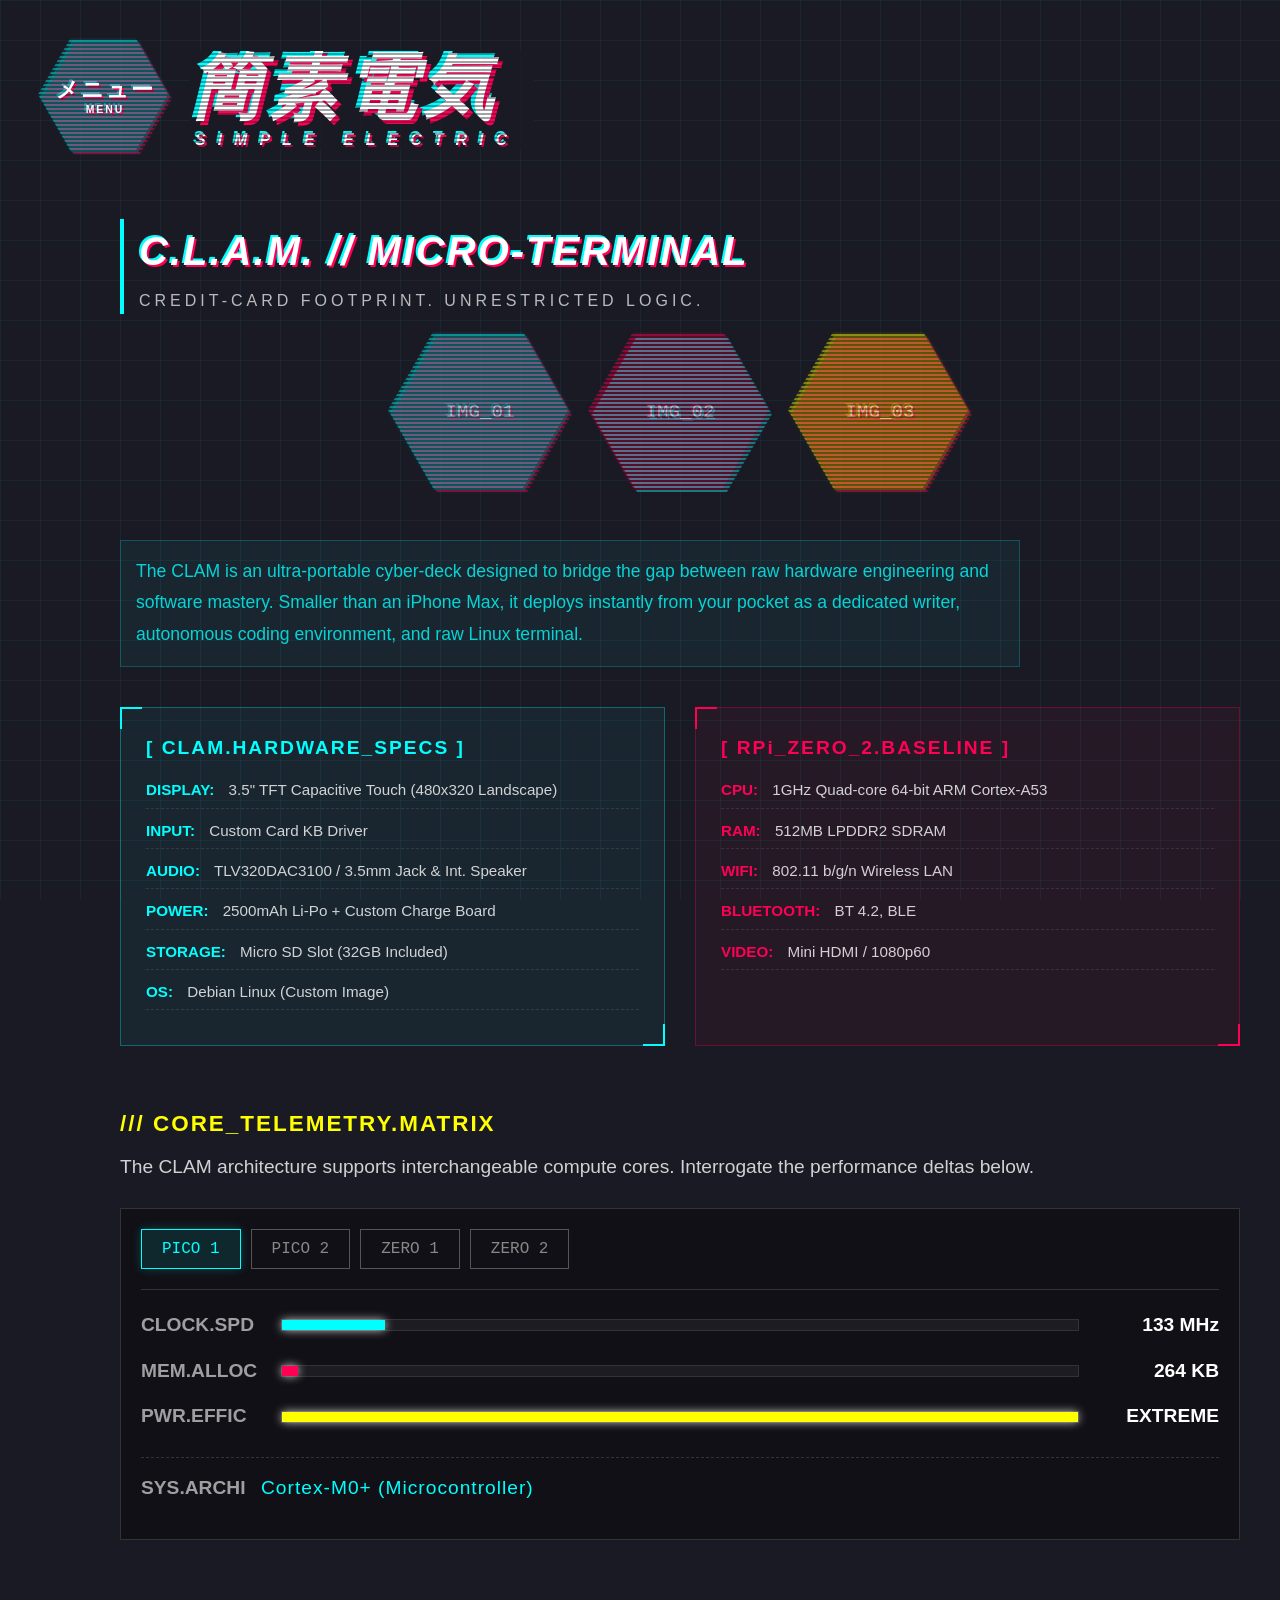
==== index.html @ e916f240 "Update index.html" ====
<!DOCTYPE html>
<html lang="en">
<head>
    <meta charset="UTF-8">
    <meta name="viewport" content="width=device-width, initial-scale=1.0">
    <title>Kanso Denki - CLAM</title>
    <!-- The ./ forces it to look in the exact same folder -->
    <link rel="stylesheet" href="./style.css">
    <script src="./script.js" defer></script>
</head>
<body>
    <header class="top-bar">
        <!-- Interactive Menu -->
        <nav class="nav-wrapper">
            <a href="#home" class="hex-wrapper main-wrapper" style="--rgb: 0, 255, 255; --shadow-1: #ff0055; --shadow-2: #00ffff;">
                <div class="hex">
                    <div class="hex-content">
                        <span class="ja-text">メニュー</span>
                        <span class="en-text">Menu</span>
                    </div>
                </div>
            </a>
            
            <div class="sub-menu">
                <a href="#products" class="hex-wrapper sub-wrapper h1" style="--rgb: 255, 0, 85; --shadow-1: #00ffff; --shadow-2: #ff0055;">
                    <div class="hex">
                        <div class="hex-content">
                            <span class="ja-text">製品</span>
                            <span class="en-text">Products</span>
                        </div>
                    </div>
                </a>
                <a href="#about" class="hex-wrapper sub-wrapper h2" style="--rgb: 255, 255, 0; --shadow-1: #ff0055; --shadow-2: #ffff00;">
                    <div class="hex">
                        <div class="hex-content">
                            <span class="ja-text">概要</span>
                            <span class="en-text">About</span>
                        </div>
                    </div>
                </a>
                <a href="#contact" class="hex-wrapper sub-wrapper h3" style="--rgb: 255, 85, 0; --shadow-1: #ffff00; --shadow-2: #ff5500;">
                    <div class="hex">
                        <div class="hex-content">
                            <span class="ja-text">通信</span>
                            <span class="en-text">Contact</span>
                        </div>
                    </div>
                </a>
            </div>
        </nav>

        <!-- Dynamic Title Container -->
        <div class="title-wrapper">
            <div class="main-title-group" style="--shadow-1: #ff0055; --shadow-2: #00ffff;">
                <h1 class="ja-title">簡素電気</h1>
                <h2 class="en-title">SIMPLE ELECTRIC</h2>
            </div>

            <div class="page-title" id="products-title" style="--shadow-1: #ff0055; --shadow-2: #00ffff;">
                <h1 class="ja-title">製品</h1>
                <h2 class="en-title">PRODUCTS</h2>
            </div>
            
            <div class="page-title" id="about-title" style="--shadow-1: #ffff00; --shadow-2: #ff0055;">
                <h1 class="ja-title">概要</h1>
                <h2 class="en-title">ABOUT</h2>
            </div>

            <div class="page-title" id="contact-title" style="--shadow-1: #ff5500; --shadow-2: #ffff00;">
                <h1 class="ja-title">通信</h1>
                <h2 class="en-title">CONTACT</h2>
            </div>
        </div>
    </header>

    <!-- Main Content Area -->
    <main class="content-area">
        
        <!-- HOME PAGE: CLAM TERMINAL -->
        <section id="home-content" class="page-content active">
            <div class="clam-header">
                <h2 class="cyber-title">C.L.A.M. // MICRO-TERMINAL</h2>
                <p class="cyber-subtitle">Credit-Card Footprint. Unrestricted Logic.</p>
            </div>

            <!-- Hexagon Image Placeholders for the Home Page -->
            <div class="clam-gallery">
                <div class="proj-hex-wrapper clam-hex" style="--rgb: 0, 255, 255; --shadow-1: #ff0055; --shadow-2: #00ffff;">
                    <div class="proj-hex"><div class="hex-img-text">IMG_01</div></div>
                </div>
                <div class="proj-hex-wrapper clam-hex" style="--rgb: 255, 0, 85; --shadow-1: #00ffff; --shadow-2: #ff0055;">
                    <div class="proj-hex"><div class="hex-img-text">IMG_02</div></div>
                </div>
                <div class="proj-hex-wrapper clam-hex" style="--rgb: 255, 255, 0; --shadow-1: #ff0055; --shadow-2: #ffff00;">
                    <div class="proj-hex"><div class="hex-img-text">IMG_03</div></div>
                </div>
            </div>

            
            <p class="clam-desc">
                The CLAM is an ultra-portable cyber-deck designed to bridge the gap between raw hardware engineering and software mastery. Smaller than an iPhone Max, it deploys instantly from your pocket as a dedicated writer, autonomous coding environment, and raw Linux terminal.
            </p>

            

            <!-- Specs Grid -->
            <div class="clam-specs-grid">
                <div class="spec-box" style="--box-color: 0, 255, 255;">
                    <h3>[ CLAM.HARDWARE_SPECS ]</h3>
                    <ul>
                        <li><span class="hl">DISPLAY:</span> 3.5" TFT Capacitive Touch (480x320 Landscape)</li>
                        <li><span class="hl">INPUT:</span> Custom Card KB Driver</li>
                        <li><span class="hl">AUDIO:</span> TLV320DAC3100 / 3.5mm Jack & Int. Speaker</li>
                        <li><span class="hl">POWER:</span> 2500mAh Li-Po + Custom Charge Board</li>
                        <li><span class="hl">STORAGE:</span> Micro SD Slot (32GB Included)</li>
                        <li><span class="hl">OS:</span> Debian Linux (Custom Image)</li>
                    </ul>
                </div>
                <div class="spec-box" style="--box-color: 255, 0, 85;">
                    <h3>[ RPi_ZERO_2.BASELINE ]</h3>
                    <ul>
                        <li><span class="hl">CPU:</span> 1GHz Quad-core 64-bit ARM Cortex-A53</li>
                        <li><span class="hl">RAM:</span> 512MB LPDDR2 SDRAM</li>
                        <li><span class="hl">WIFI:</span> 802.11 b/g/n Wireless LAN</li>
                        <li><span class="hl">BLUETOOTH:</span> BT 4.2, BLE</li>
                        <li><span class="hl">VIDEO:</span> Mini HDMI / 1080p60</li>
                    </ul>
                </div>
            </div>

            <!-- Interactive Comparison Tool -->
            <div class="clam-interactive">
                <h3 class="interactive-title">/// CORE_TELEMETRY.MATRIX</h3>
                <p>The CLAM architecture supports interchangeable compute cores. Interrogate the performance deltas below.</p>
                
                <div class="comp-widget">
                    <div class="comp-tabs">
                        <button class="comp-tab active" data-board="pico1">PICO 1</button>
                        <button class="comp-tab" data-board="pico2">PICO 2</button>
                        <button class="comp-tab" data-board="zero1">ZERO 1</button>
                        <button class="comp-tab" data-board="zero2">ZERO 2</button>
                    </div>
                    <div class="comp-display">
                        <div class="stat-row">
                            <span class="stat-label">CLOCK.SPD</span>
                            <div class="bar-bg"><div class="bar-fill" id="bar-cpu" style="width: 13%; background: #00ffff;"></div></div>
                            <span class="stat-val" id="val-cpu">133 MHz</span>
                        </div>
                        <div class="stat-row">
                            <span class="stat-label">MEM.ALLOC</span>
                            <div class="bar-bg"><div class="bar-fill" id="bar-ram" style="width: 2%; background: #ff0055;"></div></div>
                            <span class="stat-val" id="val-ram">264 KB</span>
                        </div>
                        <div class="stat-row">
                            <span class="stat-label">PWR.EFFIC</span>
                            <div class="bar-bg"><div class="bar-fill" id="bar-eff" style="width: 100%; background: #ffff00;"></div></div>
                            <span class="stat-val" id="val-eff">EXTREME</span>
                        </div>
                        <div class="stat-row arch-row">
                            <span class="stat-label">SYS.ARCHI</span>
                            <span class="stat-val-arch" id="val-arch">Cortex-M0+ (Microcontroller)</span>
                        </div>
                    </div>
                </div>
            </div>
        </section>

        <!-- PRODUCTS GRID (Formerly Projects) -->
        <section id="products-content" class="page-content">
            <div class="projects-grid">
                
                <div class="proj-hex-wrapper" style="--rgb: 255, 0, 85; --shadow-1: #00ffff; --shadow-2: #ff0055;">
                    <div class="proj-hex">
                        <div class="shape-left"></div>
                        <div class="shape-right"></div>
                        <div class="proj-content">
                            <div class="proj-mini-img" style="background-color: #ff0055;"></div>
                            <h4>QLMS V2</h4>
                            <p>Autonomous software engineering graph. Built as a multi-use system administrator.</p>
                        </div>
                    </div>
                </div>

                <div class="proj-hex-wrapper" style="--rgb: 0, 255, 255; --shadow-1: #ff0055; --shadow-2: #00ffff;">
                    <div class="proj-hex">
                        <div class="shape-left"></div>
                        <div class="shape-right"></div>
                        <div class="proj-content">
                            <div class="proj-mini-img" style="background-color: #00ffff;"></div>
                            <h4>Chunk Engine</h4>
                            <p>Custom C-based game engine utilizing Raylib. Focused on optimizing rendering routines.</p>
                        </div>
                    </div>
                </div>

                <div class="proj-hex-wrapper" style="--rgb: 255, 255, 0; --shadow-1: #ff0055; --shadow-2: #ffff00;">
                    <div class="proj-hex">
                        <div class="shape-left"></div>
                        <div class="shape-right"></div>
                        <div class="proj-content">
                            <div class="proj-mini-img" style="background-color: #ffff00;"></div>
                            <h4>3D Scaling</h4>
                            <p>Photogrammetry pipeline. Scanning physical objects to precise real-world meshes.</p>
                        </div>
                    </div>
                </div>

                <div class="proj-hex-wrapper" style="--rgb: 255, 85, 0; --shadow-1: #ffff00; --shadow-2: #ff5500;">
                    <div class="proj-hex">
                        <div class="shape-left"></div>
                        <div class="shape-right"></div>
                        <div class="proj-content">
                            <div class="proj-mini-img" style="background-color: #ff5500;"></div>
                            <h4>LLM Orchestrator</h4>
                            <p>Dynamic local LLM orchestration system. Manages Ollama and LM Studio instances.</p>
                        </div>
                    </div>
                </div>

            </div>
        </section>

        <section id="about-content" class="page-content">
            <h3 style="color: #ffff00;">System Architecture</h3>
            <p>Kanso Denki represents the intersection of robust C game programming, autonomous software engineering graphs, and localized AI tools.</p>
        </section>

        <section id="contact-content" class="page-content">
            <h3 style="color: #ff5500;">Establish Connection</h3>
            <p>Secure lines are open. Transmit telemetry via standard communication protocols.</p>
        </section>
    </main>
</body>
</html>
---- style.css ----
* { margin: 0; padding: 0; box-sizing: border-box; font-family: 'Trebuchet MS', 'Lucida Sans', Arial, sans-serif; }

body {
    background-color: #1a1a24;
    background-image: 
        linear-gradient(rgba(0, 255, 255, 0.05) 1px, transparent 1px),
        linear-gradient(90deg, rgba(0, 255, 255, 0.05) 1px, transparent 1px);
    background-size: 40px 40px;
    background-attachment: fixed; /* Keeps the grid locked while scrolling */
    color: #ffffff;
    min-height: 100vh; /* Allows the page to grow vertically */
    overflow-x: hidden;
    overflow-y: auto; /* Enables vertical scrolling */
}

/* --- Top Bar & Layout --- */
.top-bar { display: flex; align-items: center; padding: 40px; gap: 20px; position: relative; z-index: 10; }

.title-wrapper {
    position: relative; display: flex; align-items: center;
    -webkit-mask-image: linear-gradient(rgba(0,0,0,1) 50%, rgba(0,0,0,0.6) 50%);
    -webkit-mask-size: 100% 4px;
    mask-image: linear-gradient(rgba(0,0,0,1) 50%, rgba(0,0,0,0.6) 50%);
    mask-size: 100% 4px;
    animation: screenFlicker 0.15s infinite;
}

.main-title-group { display: flex; flex-direction: column; justify-content: center; z-index: 5; background-color: #1a1a24; padding-right: 15px; }

.ja-title {
    font-size: 4.5rem; font-style: italic; font-weight: 900; color: #ffffff;
    text-shadow: 4px 4px 0px var(--shadow-1), -4px -4px 0px var(--shadow-2);
    letter-spacing: 5px; line-height: 1; margin: 0; animation: titleGlitch 20s infinite; 
}

.en-title {
    font-size: 1rem; font-style: italic; font-weight: 900; color: #ffffff;
    text-shadow: 2px 2px 0px var(--shadow-1), -2px -2px 0px var(--shadow-2);
    letter-spacing: 12px; margin: 8px 0 0 5px; animation: subTitleGlitch 20s infinite 0.1s; 
}

.page-title {
    position: absolute; display: flex; flex-direction: column; justify-content: center;
    top: 50%; left: 0; transform: translateY(-50%) translateX(20px); opacity: 0; z-index: 1; 
    transition: all 0.7s cubic-bezier(0.2, 1, 0.3, 1); pointer-events: none;
}

.page-title.active { opacity: 1; left: 100%; transform: translateY(-50%) translateX(0px); }

/* --- Animations --- */
@keyframes titleGlitch {
    0%, 82% { opacity: 1; transform: skew(0deg); filter: blur(0px); text-shadow: 4px 4px 0px var(--shadow-1), -4px -4px 0px var(--shadow-2); }
    83% { transform: translate(-2px, 1px); text-shadow: 8px -2px 0px var(--shadow-1), -8px 4px 0px var(--shadow-2); }
    83.5% { transform: translate(2px, -1px); text-shadow: -4px 6px 0px var(--shadow-1), 6px -2px 0px var(--shadow-2); }
    84% { transform: translate(0, 0); text-shadow: 4px 4px 0px var(--shadow-1), -4px -4px 0px var(--shadow-2); }
    87% { transform: skew(15deg); filter: blur(1px); text-shadow: -10px 5px 0px var(--shadow-1), 10px -5px 0px var(--shadow-2); }
    87.5% { opacity: 0.8; transform: skew(-10deg); filter: blur(2px); text-shadow: 12px -4px 0px var(--shadow-1), -12px 6px 0px var(--shadow-2); }
    88% { opacity: 1; transform: skew(0deg); filter: blur(0px); text-shadow: 4px 4px 0px var(--shadow-1), -4px -4px 0px var(--shadow-2); }
    92% { transform: translate(-8px, 0); text-shadow: 15px 0px 0px var(--shadow-1), -15px 0px 0px var(--shadow-2); }
    92.5% { transform: translate(8px, 0); text-shadow: -15px 0px 0px var(--shadow-1), 15px 0px 0px var(--shadow-2); }
    93% { transform: translate(0, 0); text-shadow: 4px 4px 0px var(--shadow-1), -4px -4px 0px var(--shadow-2); }
    97% { transform: translate(0, 5px); text-shadow: 2px -4px 0px var(--shadow-1), -2px 4px 0px var(--shadow-2); }
    97.5% { transform: translate(0, -3px); text-shadow: 6px 8px 0px var(--shadow-1), -6px -8px 0px var(--shadow-2); }
    98%, 100% { opacity: 1; transform: translate(0, 0); text-shadow: 4px 4px 0px var(--shadow-1), -4px -4px 0px var(--shadow-2); }
}

@keyframes subTitleGlitch {
    0%, 82% { opacity: 1; transform: skew(0deg); filter: blur(0px); text-shadow: 2px 2px 0px var(--shadow-1), -2px -2px 0px var(--shadow-2); }
    83% { transform: translate(-1px, 1px); text-shadow: 4px -1px 0px var(--shadow-1), -4px 2px 0px var(--shadow-2); }
    83.5% { transform: translate(1px, -1px); text-shadow: -2px 3px 0px var(--shadow-1), 3px -1px 0px var(--shadow-2); }
    84% { transform: translate(0, 0); text-shadow: 2px 2px 0px var(--shadow-1), -2px -2px 0px var(--shadow-2); }
    87% { transform: skew(10deg); filter: blur(1px); text-shadow: -5px 2px 0px var(--shadow-1), 5px -2px 0px var(--shadow-2); }
    87.5% { opacity: 0.8; transform: skew(-5deg); filter: blur(1.5px); text-shadow: 6px -2px 0px var(--shadow-1), -6px 3px 0px var(--shadow-2); }
    88% { opacity: 1; transform: skew(0deg); filter: blur(0px); text-shadow: 2px 2px 0px var(--shadow-1), -2px -2px 0px var(--shadow-2); }
    92% { transform: translate(-4px, 0); text-shadow: 8px 0px 0px var(--shadow-1), -8px 0px 0px var(--shadow-2); }
    92.5% { transform: translate(4px, 0); text-shadow: -8px 0px 0px var(--shadow-1), 8px 0px 0px var(--shadow-2); }
    93% { transform: translate(0, 0); text-shadow: 2px 2px 0px var(--shadow-1), -2px -2px 0px var(--shadow-2); }
    97% { transform: translate(0, 3px); text-shadow: 1px -2px 0px var(--shadow-1), -1px 2px 0px var(--shadow-2); }
    97.5% { transform: translate(0, -2px); text-shadow: 3px 4px 0px var(--shadow-1), -3px -4px 0px var(--shadow-2); }
    98%, 100% { opacity: 1; transform: translate(0, 0); text-shadow: 2px 2px 0px var(--shadow-1), -2px -2px 0px var(--shadow-2); }
}

@keyframes menuTextGlitch {
    0%, 82% { opacity: 1; transform: skew(0deg); filter: blur(0px); text-shadow: 1.5px 1.5px 0px var(--shadow-1), -1.5px -1.5px 0px var(--shadow-2); }
    83% { transform: translate(-1px, 0.5px); text-shadow: 3px -1px 0px var(--shadow-1), -3px 1.5px 0px var(--shadow-2); }
    84% { transform: translate(0, 0); text-shadow: 1.5px 1.5px 0px var(--shadow-1), -1.5px -1.5px 0px var(--shadow-2); }
    87% { transform: skew(8deg); filter: blur(0.5px); text-shadow: -4px 2px 0px var(--shadow-1), 4px -2px 0px var(--shadow-2); }
    88% { opacity: 1; transform: skew(0deg); filter: blur(0px); text-shadow: 1.5px 1.5px 0px var(--shadow-1), -1.5px -1.5px 0px var(--shadow-2); }
    92% { transform: translate(-3px, 0); text-shadow: 6px 0px 0px var(--shadow-1), -6px 0px 0px var(--shadow-2); }
    93% { transform: translate(0, 0); text-shadow: 1.5px 1.5px 0px var(--shadow-1), -1.5px -1.5px 0px var(--shadow-2); }
    97% { transform: translate(0, 2px); text-shadow: 1px -1.5px 0px var(--shadow-1), -1px 1.5px 0px var(--shadow-2); }
    98%, 100% { opacity: 1; transform: translate(0, 0); text-shadow: 1.5px 1.5px 0px var(--shadow-1), -1.5px -1.5px 0px var(--shadow-2); }
}

@keyframes menuSubTextGlitch {
    0%, 82% { opacity: 1; transform: skew(0deg); filter: blur(0px); text-shadow: 1px 1px 0px var(--shadow-1), -1px -1px 0px var(--shadow-2); }
    83% { transform: translate(-0.5px, 0.5px); text-shadow: 2px -0.5px 0px var(--shadow-1), -2px 1px 0px var(--shadow-2); }
    83.5% { transform: translate(0.5px, -0.5px); text-shadow: -1px 1.5px 0px var(--shadow-1), 1.5px -0.5px 0px var(--shadow-2); }
    84% { transform: translate(0, 0); text-shadow: 1px 1px 0px var(--shadow-1), -1px -1px 0px var(--shadow-2); }
    87% { transform: skew(5deg); filter: blur(0.5px); text-shadow: -2px 1px 0px var(--shadow-1), 2px -1px 0px var(--shadow-2); }
    87.5% { opacity: 0.8; transform: skew(-3deg); filter: blur(1px); text-shadow: 3px -1px 0px var(--shadow-1), -3px 1.5px 0px var(--shadow-2); }
    88% { opacity: 1; transform: skew(0deg); filter: blur(0px); text-shadow: 1px 1px 0px var(--shadow-1), -1px -1px 0px var(--shadow-2); }
    92% { transform: translate(-2px, 0); text-shadow: 4px 0px 0px var(--shadow-1), -4px 0px 0px var(--shadow-2); }
    92.5% { transform: translate(2px, 0); text-shadow: -4px 0px 0px var(--shadow-1), 4px 0px 0px var(--shadow-2); }
    93% { transform: translate(0, 0); text-shadow: 1px 1px 0px var(--shadow-1), -1px -1px 0px var(--shadow-2); }
    97% { transform: translate(0, 1.5px); text-shadow: 0.5px -1px 0px var(--shadow-1), -0.5px 1px 0px var(--shadow-2); }
    97.5% { transform: translate(0, -1px); text-shadow: 1.5px 2px 0px var(--shadow-1), -1.5px -2px 0px var(--shadow-2); }
    98%, 100% { opacity: 1; transform: translate(0, 0); text-shadow: 1px 1px 0px var(--shadow-1), -1px -1px 0px var(--shadow-2); }
}

@keyframes screenFlicker { 0% { opacity: 0.95; } 50% { opacity: 1; } 100% { opacity: 0.95; } }

/* --- Navigation Hexagons --- */
.nav-wrapper { position: relative; display: flex; flex-direction: column; z-index: 20; }

.hex-wrapper {
    width: 130px; height: 113px; margin-bottom: 6px; text-decoration: none;
    transition: opacity 0.4s ease, transform 0.4s ease; cursor: pointer;
}

.hex {
    position: relative; width: 100%; height: 100%;
    clip-path: polygon(25% 0%, 75% 0%, 100% 50%, 75% 100%, 25% 100%, 0% 50%);
    backdrop-filter: blur(4px);
    display: flex; justify-content: center; align-items: center; transition: transform 0.15s ease;
}

.hex::after {
    content: " "; position: absolute; inset: 0; pointer-events: none; animation: screenFlicker 0.15s infinite; 
    background: linear-gradient(rgba(18, 16, 16, 0) 50%, rgba(0, 0, 0, 0.4) 50%); background-size: 100% 4px;
}

.hex-content { display: flex; flex-direction: column; align-items: center; justify-content: center; pointer-events: none; z-index: 2; }
.ja-text { color: #ffffff; font-size: 1.4rem; font-weight: 900; letter-spacing: 2px; line-height: 1.1; animation: menuTextGlitch 20s infinite; }
.en-text { color: rgba(255, 255, 255, 0.95); font-size: 0.65rem; font-weight: 800; letter-spacing: 2px; text-transform: uppercase; margin-top: 2px; animation: menuSubTextGlitch 20s infinite 0.1s;}

.sub-menu { position: absolute; top: 119px; display: flex; flex-direction: column; }
.sub-wrapper { opacity: 0; transform: translateY(-20px); pointer-events: none; }
.h1 { transition-delay: 0.2s; } .h2 { transition-delay: 0.1s; } .h3 { transition-delay: 0s; }
.nav-wrapper:hover .sub-wrapper { opacity: 1; transform: translateY(0); pointer-events: auto; }
.nav-wrapper:hover .h1 { transition-delay: 0.1s; } .nav-wrapper:hover .h2 { transition-delay: 0.2s; } .nav-wrapper:hover .h3 { transition-delay: 0.3s; }

/* --- Page Content Areas --- */
.content-area { position: relative; padding: 0 40px; max-width: 1200px; margin: 20px auto 0; }
.page-content {
    position: absolute; top: 0; left: 40px; right: 40px; opacity: 0; transform: translateY(20px);
    transition: all 0.5s ease; pointer-events: none; color: rgba(255, 255, 255, 0.8);
    font-family: 'Courier New', Courier, monospace; font-size: 1.2rem; line-height: 1.6;
}
.page-content.active { opacity: 1; transform: translateY(0); pointer-events: auto; position: relative; }

/* --- Products Grid (Interlocking Honeycomb) --- */
.projects-grid {
    display: flex;
    flex-wrap: nowrap; /* Forces them to stay in an intermeshed line */
    justify-content: center;
    align-items: flex-start;
    padding: 20px 0 160px 0; /* Extra bottom padding for the staggered row */
}

.proj-hex-wrapper {
    width: 320px;
    height: 277px; 
    margin-left: -80px; /* Honeycomb interlocking */
    transition: opacity 0.4s ease, transform 0.4s ease;
    cursor: pointer;
}

.proj-hex-wrapper:first-child {
    margin-left: 0;
}

/* Stagger every second hexagon downward */
.proj-hex-wrapper:nth-child(even) {
    margin-top: 138px; 
}

.proj-hex {
    position: relative;
    width: 100%;
    height: 100%;
    clip-path: polygon(25% 0%, 75% 0%, 100% 50%, 75% 100%, 25% 100%, 0% 50%);
    backdrop-filter: blur(4px);
    transition: transform 0.15s ease;
    padding: 10px; 
}

.proj-hex::after {
    content: " "; position: absolute; inset: 0; pointer-events: none; animation: screenFlicker 0.15s infinite; 
    background: linear-gradient(rgba(18, 16, 16, 0) 50%, rgba(0, 0, 0, 0.4) 50%); background-size: 100% 4px;
    z-index: 0;
}

/* CSS Text Wrapping */
.shape-left { float: left; width: 25%; height: 100%; shape-outside: polygon(0 0, 100% 50%, 0 100%); }
.shape-right { float: right; width: 25%; height: 100%; shape-outside: polygon(100% 0, 0 50%, 100% 100%); }

.proj-content { position: relative; z-index: 2; text-align: center; height: 100%; display: flex; flex-direction: column; justify-content: center; align-items: center; }
.proj-mini-img { width: 60px; height: 52px; clip-path: polygon(25% 0%, 75% 0%, 100% 50%, 75% 100%, 25% 100%, 0% 50%); margin-bottom: 10px; box-shadow: inset 0 0 10px rgba(0,0,0,0.5); }
.proj-content h4 { color: #ffffff; font-family: 'Trebuchet MS', sans-serif; font-size: 1.3rem; text-transform: uppercase; letter-spacing: 2px; margin-bottom: 8px; text-shadow: 0 0 5px rgba(var(--rgb), 1); }
.proj-content p { font-family: 'Courier New', Courier, monospace; font-size: 0.85rem; color: rgba(255, 255, 255, 0.9); line-height: 1.3; }

/* =========================================
   C.L.A.M. CYBERPUNK HOME INTERFACE
   ========================================= */

.clam-header { margin-bottom: 20px; border-left: 4px solid #00ffff; padding-left: 15px; }
.cyber-title { font-size: 2.5rem; font-style: italic; color: #ffffff; text-shadow: 2px 2px 0px #ff0055, -2px -2px 0px #00ffff; letter-spacing: 2px; }
.cyber-subtitle { font-size: 1rem; color: rgba(255,255,255,0.7); letter-spacing: 4px; text-transform: uppercase; margin-top: 5px; }
.clam-desc { font-size: 1.1rem; line-height: 1.8; margin-bottom: 40px; max-width: 900px; color: rgba(0, 255, 255, 0.8); background: rgba(0,255,255,0.05); padding: 15px; border: 1px solid rgba(0,255,255,0.2); }

/* CLAM Hex Gallery */
.clam-gallery { display: flex; gap: 20px; margin-bottom: 50px; justify-content: center; }
/* Override the honeycomb math so these sit flat next to each other */
.clam-hex { width: 180px; height: 156px; margin-left: 0 !important; margin-top: 0 !important; }
.hex-img-text { display: flex; align-items: center; justify-content: center; height: 100%; font-family: 'Courier New', Courier, monospace; font-size: 1.2rem; color: rgba(255,255,255,0.5); }

/* Specs Grid */
.clam-specs-grid { display: grid; grid-template-columns: 1fr 1fr; gap: 30px; margin-bottom: 60px; }
.spec-box { background: rgba(var(--box-color), 0.05); border: 1px solid rgba(var(--box-color), 0.3); padding: 25px; position: relative; }
.spec-box::before { content: ""; position: absolute; top: -1px; left: -1px; width: 20px; height: 20px; border-top: 2px solid rgb(var(--box-color)); border-left: 2px solid rgb(var(--box-color)); }
.spec-box::after { content: ""; position: absolute; bottom: -1px; right: -1px; width: 20px; height: 20px; border-bottom: 2px solid rgb(var(--box-color)); border-right: 2px solid rgb(var(--box-color)); }
.spec-box h3 { color: rgb(var(--box-color)); margin-bottom: 15px; letter-spacing: 2px; font-size: 1.2rem; }
.spec-box ul { list-style: none; }
.spec-box li { margin-bottom: 10px; font-size: 0.95rem; border-bottom: 1px dashed rgba(255,255,255,0.1); padding-bottom: 5px; }
.spec-box .hl { color: rgb(var(--box-color)); font-weight: bold; margin-right: 10px; }

/* Interactive Comparison Widget */
.clam-interactive { margin-bottom: 100px; }
.interactive-title { color: #ffff00; margin-bottom: 10px; letter-spacing: 2px; }
.comp-widget { margin-top: 25px; border: 1px solid #333; background: rgba(0,0,0,0.4); padding: 20px; }
.comp-tabs { display: flex; gap: 10px; border-bottom: 1px solid #333; padding-bottom: 20px; margin-bottom: 20px; }
.comp-tab { background: transparent; border: 1px solid #555; color: #888; padding: 10px 20px; font-family: 'Courier New', Courier, monospace; font-size: 1rem; cursor: pointer; transition: all 0.3s ease; }
.comp-tab:hover { border-color: #00ffff; color: #00ffff; }
.comp-tab.active { background: rgba(0,255,255,0.1); border-color: #00ffff; color: #00ffff; box-shadow: 0 0 10px rgba(0,255,255,0.2); }

/* Telemetry Bars */
.stat-row { display: flex; align-items: center; margin-bottom: 15px; }
.stat-label { width: 120px; font-weight: bold; color: rgba(255,255,255,0.6); }
.bar-bg { flex-grow: 1; height: 12px; background: rgba(255,255,255,0.05); margin: 0 20px; border: 1px solid #333; position: relative; }
.bar-fill { height: 100%; transition: width 0.8s cubic-bezier(0.2, 1, 0.3, 1); box-shadow: 0 0 10px currentColor; }
.stat-val { width: 120px; text-align: right; color: #fff; font-weight: bold; }
.arch-row { margin-top: 25px; padding-top: 15px; border-top: 1px dashed #333; }
.stat-val-arch { color: #00ffff; letter-spacing: 1px; }

/* Responsive Grid Fallback */
@media (max-width: 900px) {
    .clam-specs-grid { grid-template-columns: 1fr; }
    .clam-gallery { flex-wrap: wrap; }
}


/* =========================================
   BUG FIXES & DYNAMIC HEXAGON GLOW
   ========================================= */

/* 1. Force hardware acceleration to stop screen tearing */
.hex-wrapper, .proj-hex-wrapper, .hex, .proj-hex {
    will-change: transform, filter;
    -webkit-backface-visibility: hidden;
    backface-visibility: hidden;
}

/* 2. Stop the inner hexagons from scaling (prevents edge-jitter) */
.hex:hover, .proj-hex:hover {
    transform: none !important; 
}

/* 3. Scale the wrappers and bring them to the front on hover */
.hex-wrapper:hover, .proj-hex-wrapper:hover {
    transform: scale(1.05);
    z-index: 50;
}

/* 4. Fix Project Grid overlapping corners stealing mouse hovers */
.projects-grid .proj-hex-wrapper {
    pointer-events: none; 
}
.projects-grid .proj-hex {
    pointer-events: auto; 
}

/* 5. Tame the INTERNAL background brightness */
.hex, .proj-hex {
    background-color: rgba(var(--rgb), calc(0.05 + 0.1 * var(--glow, 0))) !important;
}

/* 6. Ensure the glitch text layer inside doesn't cause rendering confusion */
.hex-content {
    transform: translateZ(0);
}

/* =========================================
   PERFECT HEXAGON AURA (No Circles)
   ========================================= */

/* 
  We use three drop shadows: 
  - 1st & 2nd create the static cyan/pink glitch effect
  - 3rd creates the dynamic glow that traces the exact shape of the hexagon clip-path
*/
.hex-wrapper, .proj-hex-wrapper {
    filter: 
        drop-shadow(2px 2px 0px var(--shadow-1)) 
        drop-shadow(-2px -2px 0px var(--shadow-2)) 
        drop-shadow(0px 0px calc(2px + 15px * var(--glow, 0)) rgba(var(--rgb), calc(0.1 + 0.8 * var(--glow, 0)))) !important;
}
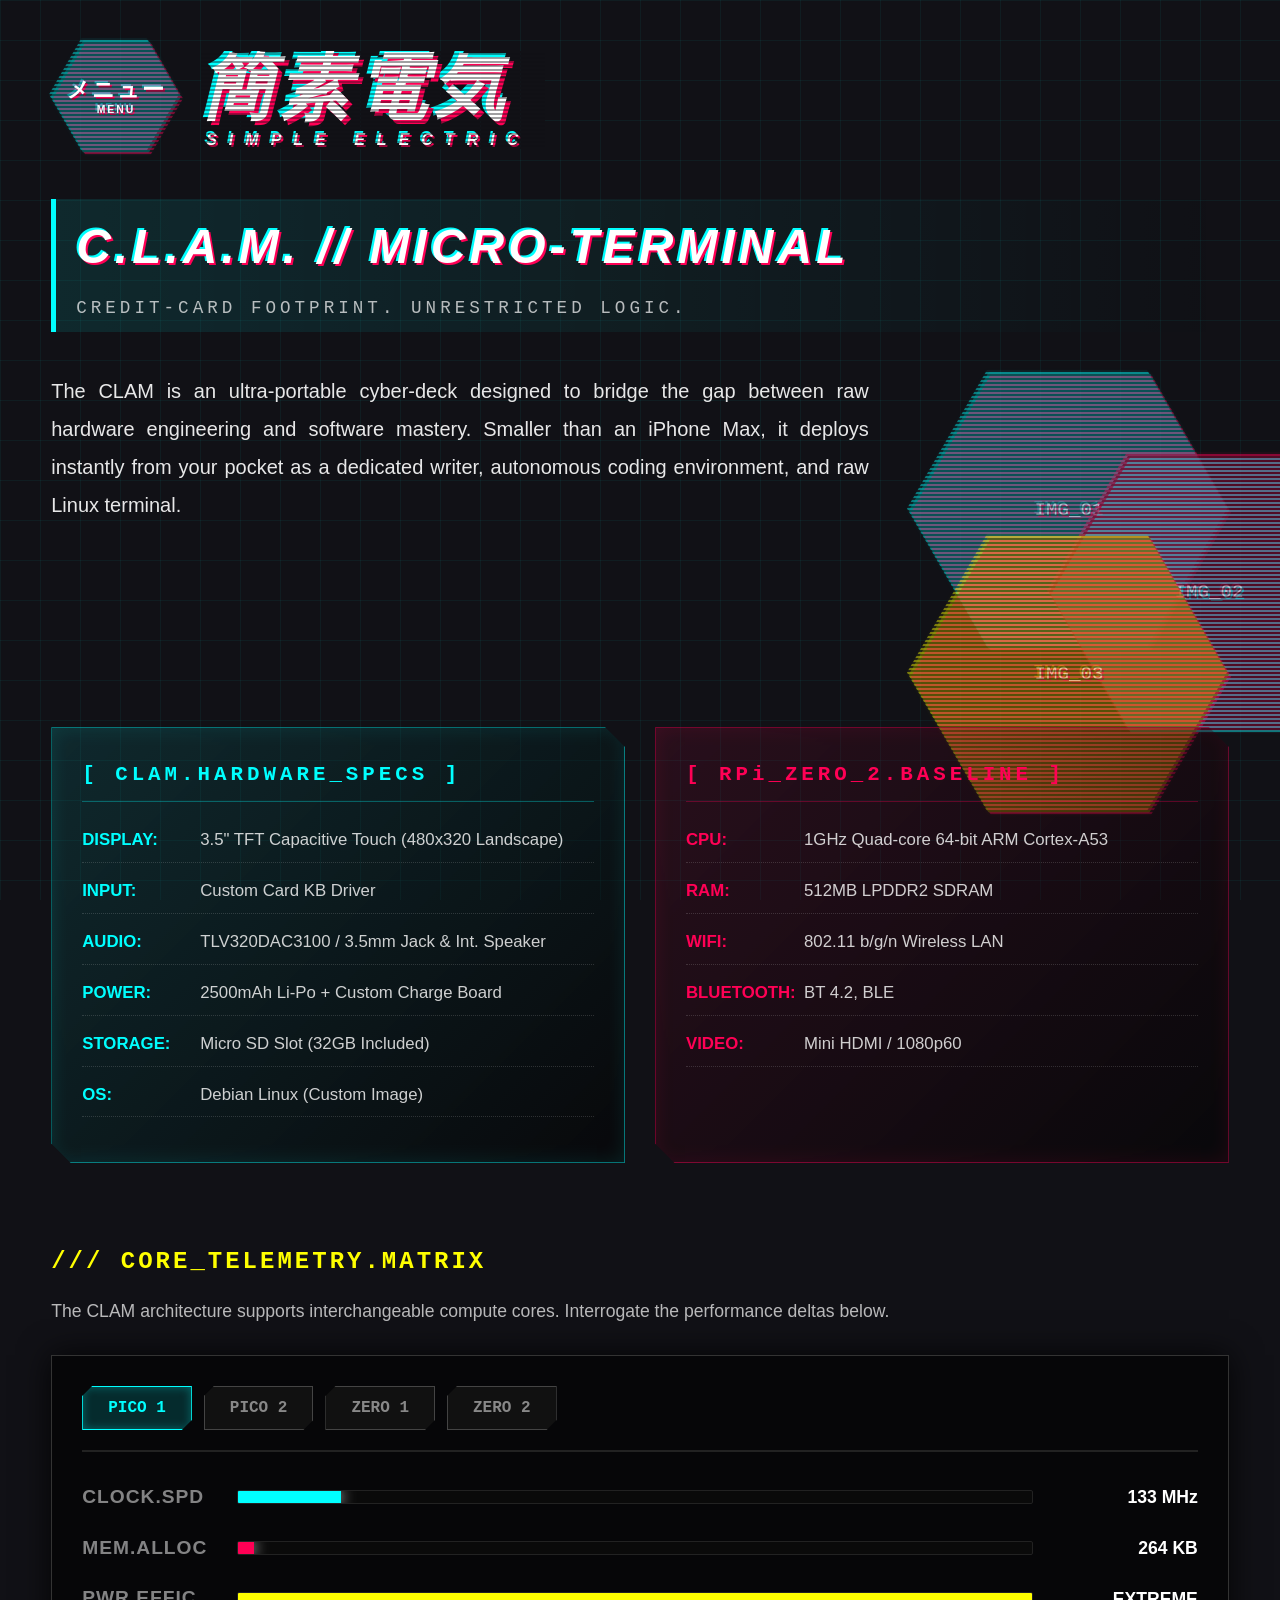
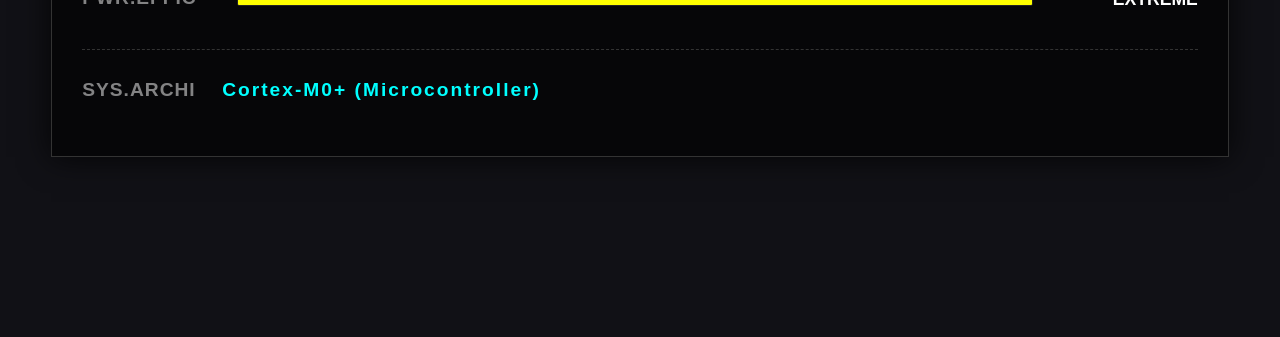
==== commit cb518e2d: "Update viewport meta tag and clean up comments" ====
--- a/index.html
+++ b/index.html
@@ -2,9 +2,8 @@
 <html lang="en">
 <head>
     <meta charset="UTF-8">
-    <meta name="viewport" content="width=device-width, initial-scale=1.0">
+    <meta name="viewport" content="width=device-width, initial-scale=1.0, viewport-fit=cover">
     <title>Kanso Denki - CLAM</title>
-    <!-- The ./ forces it to look in the exact same folder -->
     <link rel="stylesheet" href="./style.css">
     <script src="./script.js" defer></script>
 </head>
@@ -95,13 +94,10 @@
                     <div class="proj-hex"><div class="hex-img-text">IMG_03</div></div>
                 </div>
             </div>
-
             
             <p class="clam-desc">
                 The CLAM is an ultra-portable cyber-deck designed to bridge the gap between raw hardware engineering and software mastery. Smaller than an iPhone Max, it deploys instantly from your pocket as a dedicated writer, autonomous coding environment, and raw Linux terminal.
             </p>
-
-            
 
             <!-- Specs Grid -->
             <div class="clam-specs-grid">
@@ -165,7 +161,7 @@
             </div>
         </section>
 
-        <!-- PRODUCTS GRID (Formerly Projects) -->
+        <!-- PRODUCTS GRID -->
         <section id="products-content" class="page-content">
             <div class="projects-grid">
                 
--- a/style.css
+++ b/style.css
@@ -1,23 +1,50 @@
-* { margin: 0; padding: 0; box-sizing: border-box; font-family: 'Trebuchet MS', 'Lucida Sans', Arial, sans-serif; }
+* {
+    margin: 0;
+    padding: 0;
+    box-sizing: border-box;
+    font-family: 'Trebuchet MS', 'Lucida Sans', Arial, sans-serif;
+    -webkit-tap-highlight-color: transparent;
+}
 
 body {
-    background-color: #1a1a24;
+    background-color: #111116;
+    color: #ffffff;
+    min-height: 100vh;
+    min-height: 100dvh;
+    overflow-x: hidden;
+    overflow-y: auto;
+    position: relative;
+    width: 100%;
+}
+
+/* iOS & Android fixed background stutter/zoom fix */
+body::before {
+    content: "";
+    position: fixed;
+    inset: 0;
+    z-index: -1;
     background-image: 
         linear-gradient(rgba(0, 255, 255, 0.05) 1px, transparent 1px),
         linear-gradient(90deg, rgba(0, 255, 255, 0.05) 1px, transparent 1px);
     background-size: 40px 40px;
-    background-attachment: fixed; /* Keeps the grid locked while scrolling */
-    color: #ffffff;
-    min-height: 100vh; /* Allows the page to grow vertically */
-    overflow-x: hidden;
-    overflow-y: auto; /* Enables vertical scrolling */
+    pointer-events: none;
 }
 
 /* --- Top Bar & Layout --- */
-.top-bar { display: flex; align-items: center; padding: 40px; gap: 20px; position: relative; z-index: 10; }
+.top-bar { 
+    display: flex; 
+    align-items: center; 
+    padding: 40px 4vw; 
+    gap: 20px; 
+    position: relative; 
+    z-index: 10; 
+    width: 100%;
+}
 
 .title-wrapper {
-    position: relative; display: flex; align-items: center;
+    position: relative;
+    display: flex;
+    align-items: center;
     -webkit-mask-image: linear-gradient(rgba(0,0,0,1) 50%, rgba(0,0,0,0.6) 50%);
     -webkit-mask-size: 100% 4px;
     mask-image: linear-gradient(rgba(0,0,0,1) 50%, rgba(0,0,0,0.6) 50%);
@@ -25,27 +52,57 @@
     animation: screenFlicker 0.15s infinite;
 }
 
-.main-title-group { display: flex; flex-direction: column; justify-content: center; z-index: 5; background-color: #1a1a24; padding-right: 15px; }
+.main-title-group {
+    display: flex;
+    flex-direction: column;
+    justify-content: center;
+    z-index: 5;
+    background-color: #111116;
+    padding-right: 15px;
+}
 
 .ja-title {
-    font-size: 4.5rem; font-style: italic; font-weight: 900; color: #ffffff;
+    font-size: clamp(2.4rem, 6vw, 4.5rem);
+    font-style: italic;
+    font-weight: 900;
+    color: #ffffff;
     text-shadow: 4px 4px 0px var(--shadow-1), -4px -4px 0px var(--shadow-2);
-    letter-spacing: 5px; line-height: 1; margin: 0; animation: titleGlitch 20s infinite; 
+    letter-spacing: 5px;
+    line-height: 1;
+    margin: 0;
+    animation: titleGlitch 20s infinite; 
 }
 
 .en-title {
-    font-size: 1rem; font-style: italic; font-weight: 900; color: #ffffff;
+    font-size: clamp(0.75rem, 1.8vw, 1rem);
+    font-style: italic;
+    font-weight: 900;
+    color: #ffffff;
     text-shadow: 2px 2px 0px var(--shadow-1), -2px -2px 0px var(--shadow-2);
-    letter-spacing: 12px; margin: 8px 0 0 5px; animation: subTitleGlitch 20s infinite 0.1s; 
+    letter-spacing: clamp(6px, 1.2vw, 12px);
+    margin: 8px 0 0 5px;
+    animation: subTitleGlitch 20s infinite 0.1s; 
 }
 
 .page-title {
-    position: absolute; display: flex; flex-direction: column; justify-content: center;
-    top: 50%; left: 0; transform: translateY(-50%) translateX(20px); opacity: 0; z-index: 1; 
-    transition: all 0.7s cubic-bezier(0.2, 1, 0.3, 1); pointer-events: none;
-}
-
-.page-title.active { opacity: 1; left: 100%; transform: translateY(-50%) translateX(0px); }
+    position: absolute;
+    display: flex;
+    flex-direction: column;
+    justify-content: center;
+    top: 50%;
+    left: 0;
+    transform: translateY(-50%) translateX(20px);
+    opacity: 0;
+    z-index: 1; 
+    transition: all 0.7s cubic-bezier(0.2, 1, 0.3, 1);
+    pointer-events: none;
+}
+
+.page-title.active {
+    opacity: 1;
+    left: 100%;
+    transform: translateY(-50%) translateX(0px);
+}
 
 /* --- Animations --- */
 @keyframes titleGlitch {
@@ -111,57 +168,380 @@
 @keyframes screenFlicker { 0% { opacity: 0.95; } 50% { opacity: 1; } 100% { opacity: 0.95; } }
 
 /* --- Navigation Hexagons --- */
-.nav-wrapper { position: relative; display: flex; flex-direction: column; z-index: 20; }
+.nav-wrapper { 
+    position: relative; 
+    display: flex; 
+    flex-direction: column; 
+    z-index: 20; 
+}
 
 .hex-wrapper {
-    width: 130px; height: 113px; margin-bottom: 6px; text-decoration: none;
-    transition: opacity 0.4s ease, transform 0.4s ease; cursor: pointer;
+    width: 130px;
+    height: 113px;
+    margin-bottom: 6px;
+    text-decoration: none;
+    transition: opacity 0.4s ease, transform 0.4s ease;
+    cursor: pointer;
 }
 
 .hex {
-    position: relative; width: 100%; height: 100%;
+    position: relative;
+    width: 100%;
+    height: 100%;
     clip-path: polygon(25% 0%, 75% 0%, 100% 50%, 75% 100%, 25% 100%, 0% 50%);
-    backdrop-filter: blur(4px);
-    display: flex; justify-content: center; align-items: center; transition: transform 0.15s ease;
+    display: flex;
+    justify-content: center;
+    align-items: center;
+    transition: transform 0.15s ease;
 }
 
 .hex::after {
-    content: " "; position: absolute; inset: 0; pointer-events: none; animation: screenFlicker 0.15s infinite; 
-    background: linear-gradient(rgba(18, 16, 16, 0) 50%, rgba(0, 0, 0, 0.4) 50%); background-size: 100% 4px;
-}
-
-.hex-content { display: flex; flex-direction: column; align-items: center; justify-content: center; pointer-events: none; z-index: 2; }
-.ja-text { color: #ffffff; font-size: 1.4rem; font-weight: 900; letter-spacing: 2px; line-height: 1.1; animation: menuTextGlitch 20s infinite; }
-.en-text { color: rgba(255, 255, 255, 0.95); font-size: 0.65rem; font-weight: 800; letter-spacing: 2px; text-transform: uppercase; margin-top: 2px; animation: menuSubTextGlitch 20s infinite 0.1s;}
-
-.sub-menu { position: absolute; top: 119px; display: flex; flex-direction: column; }
-.sub-wrapper { opacity: 0; transform: translateY(-20px); pointer-events: none; }
-.h1 { transition-delay: 0.2s; } .h2 { transition-delay: 0.1s; } .h3 { transition-delay: 0s; }
-.nav-wrapper:hover .sub-wrapper { opacity: 1; transform: translateY(0); pointer-events: auto; }
-.nav-wrapper:hover .h1 { transition-delay: 0.1s; } .nav-wrapper:hover .h2 { transition-delay: 0.2s; } .nav-wrapper:hover .h3 { transition-delay: 0.3s; }
+    content: " ";
+    position: absolute;
+    inset: 0;
+    pointer-events: none;
+    animation: screenFlicker 0.15s infinite; 
+    background: linear-gradient(rgba(18, 16, 16, 0) 50%, rgba(0, 0, 0, 0.4) 50%);
+    background-size: 100% 4px;
+}
+
+.hex-content {
+    display: flex;
+    flex-direction: column;
+    align-items: center;
+    justify-content: center;
+    pointer-events: none;
+    z-index: 2;
+}
+
+.ja-text {
+    color: #ffffff;
+    font-size: 1.4rem;
+    font-weight: 900;
+    letter-spacing: 2px;
+    line-height: 1.1;
+    animation: menuTextGlitch 20s infinite;
+}
+
+.en-text {
+    color: rgba(255, 255, 255, 0.95);
+    font-size: 0.65rem;
+    font-weight: 800;
+    letter-spacing: 2px;
+    text-transform: uppercase;
+    margin-top: 2px;
+    animation: menuSubTextGlitch 20s infinite 0.1s;
+}
+
+.sub-menu {
+    position: absolute;
+    top: 119px;
+    display: flex;
+    flex-direction: column;
+}
+
+.sub-wrapper {
+    opacity: 0;
+    transform: translateY(-20px);
+    pointer-events: none;
+}
+
+.h1 { transition-delay: 0.2s; } 
+.h2 { transition-delay: 0.1s; } 
+.h3 { transition-delay: 0s; }
+
+.nav-wrapper:hover .sub-wrapper,
+.nav-wrapper.menu-open .sub-wrapper {
+    opacity: 1;
+    transform: translateY(0);
+    pointer-events: auto;
+}
+
+.nav-wrapper:hover .h1, .nav-wrapper.menu-open .h1 { transition-delay: 0.1s; }
+.nav-wrapper:hover .h2, .nav-wrapper.menu-open .h2 { transition-delay: 0.2s; }
+.nav-wrapper:hover .h3, .nav-wrapper.menu-open .h3 { transition-delay: 0.3s; }
 
 /* --- Page Content Areas --- */
-.content-area { position: relative; padding: 0 40px; max-width: 1200px; margin: 20px auto 0; }
+.content-area { 
+    position: relative; 
+    padding: 0 4vw 100px 4vw; 
+    width: 100%;
+}
+
 .page-content {
-    position: absolute; top: 0; left: 40px; right: 40px; opacity: 0; transform: translateY(20px);
-    transition: all 0.5s ease; pointer-events: none; color: rgba(255, 255, 255, 0.8);
-    font-family: 'Courier New', Courier, monospace; font-size: 1.2rem; line-height: 1.6;
-}
-.page-content.active { opacity: 1; transform: translateY(0); pointer-events: auto; position: relative; }
-
-/* --- Products Grid (Interlocking Honeycomb) --- */
+    position: absolute; 
+    top: 0;
+    left: 4vw;
+    right: 4vw;
+    width: auto;
+    opacity: 0;
+    transform: translateY(20px);
+    transition: all 0.5s ease;
+    pointer-events: none;
+    color: rgba(255, 255, 255, 0.8);
+    font-size: 1.2rem;
+    line-height: 1.6;
+}
+
+.page-content.active {
+    opacity: 1;
+    transform: translateY(0);
+    pointer-events: auto;
+    position: relative;
+    left: auto;
+    right: auto;
+    width: 100%;
+}
+
+/* =========================================
+   C.L.A.M. CYBERPUNK LAUNCH PAGE 
+   ========================================= */
+
+.clam-header { 
+    margin-bottom: 40px; 
+    border-left: 5px solid #00ffff; 
+    padding: 10px 0 10px 20px; 
+    background: linear-gradient(90deg, rgba(0,255,255,0.1) 0%, transparent 100%);
+}
+
+.cyber-title { 
+    font-size: clamp(1.8rem, 4vw, 3rem); 
+    font-style: italic; 
+    color: #ffffff; 
+    text-shadow: 2px 2px 0px #ff0055, -2px -2px 0px #00ffff; 
+    letter-spacing: 4px; 
+}
+
+.cyber-subtitle { 
+    font-family: 'Courier New', Courier, monospace;
+    font-size: clamp(0.85rem, 1.5vw, 1.1rem); 
+    color: rgba(255,255,255,0.7); 
+    letter-spacing: 4px; 
+    text-transform: uppercase; 
+    margin-top: 8px; 
+}
+
+.clam-gallery { 
+    float: right; 
+    width: 320px; 
+    height: 325px; 
+    position: relative; 
+    margin: 0 0 30px 40px; 
+    shape-outside: polygon(0 0, 45% 0, 100% 25%, 100% 75%, 45% 100%, 0 100%);
+}
+
+.clam-hex { 
+    width: 180px; 
+    height: 156px; 
+    position: absolute !important; 
+    margin: 0 !important; 
+}
+
+.clam-hex:nth-child(1) { top: 0; left: 0; }
+.clam-hex:nth-child(2) { top: 82px; left: 140px; }
+.clam-hex:nth-child(3) { top: 164px; left: 0; }
+
+.hex-img-text { 
+    display: flex;
+    align-items: center;
+    justify-content: center;
+    height: 100%; 
+    font-family: 'Courier New', Courier, monospace;
+    font-size: 1.2rem;
+    color: rgba(255,255,255,0.5); 
+}
+
+.clam-desc { 
+    font-size: 1.25rem; 
+    line-height: 1.9; 
+    margin-bottom: 60px; 
+    color: rgba(255, 255, 255, 0.9); 
+    text-align: justify;
+}
+
+/* SCI-FI SPECS GRID */
+.clam-specs-grid { 
+    display: grid; 
+    grid-template-columns: repeat(auto-fit, minmax(320px, 1fr)); 
+    gap: 30px; 
+    margin-bottom: 80px; 
+    clear: both; 
+    width: 100%;
+}
+
+.spec-box { 
+    background: linear-gradient(135deg, rgba(var(--box-color), 0.1) 0%, rgba(0,0,0,0.5) 100%);
+    border: 1px solid rgba(var(--box-color), 0.4); 
+    padding: 30px; 
+    position: relative;
+    clip-path: polygon(0 0, calc(100% - 20px) 0, 100% 20px, 100% 100%, 20px 100%, 0 calc(100% - 20px));
+    box-shadow: inset 0 0 20px rgba(var(--box-color), 0.1);
+}
+
+.spec-box h3 { 
+    color: rgb(var(--box-color)); 
+    margin-bottom: 25px; 
+    letter-spacing: 4px; 
+    font-size: 1.3rem; 
+    font-family: 'Courier New', Courier, monospace;
+    border-bottom: 1px solid rgba(var(--box-color), 0.3);
+    padding-bottom: 10px;
+}
+
+.spec-box ul {
+    list-style: none;
+    font-family: 'Courier New', Courier, monospace;
+}
+
+.spec-box li { 
+    margin-bottom: 15px; 
+    font-size: 1.05rem; 
+    border-bottom: 1px dotted rgba(255,255,255,0.15); 
+    padding-bottom: 8px; 
+    display: flex;
+    flex-wrap: wrap;
+    gap: 8px;
+}
+
+.spec-box .hl { 
+    color: rgb(var(--box-color)); 
+    font-weight: bold; 
+    width: 110px; 
+    flex-shrink: 0;
+}
+
+/* INTERACTIVE TELEMETRY DASHBOARD */
+.clam-interactive {
+    margin-bottom: 80px;
+    width: 100%;
+}
+
+.interactive-title { 
+    color: #ffff00; 
+    margin-bottom: 15px; 
+    letter-spacing: 3px; 
+    font-family: 'Courier New', Courier, monospace;
+    font-size: clamp(1.2rem, 3vw, 1.5rem);
+}
+
+.clam-interactive > p {
+    font-size: 1.1rem;
+    color: rgba(255,255,255,0.7);
+    margin-bottom: 30px;
+}
+
+.comp-widget { 
+    border: 1px solid #333; 
+    background: rgba(0,0,0,0.6); 
+    padding: 30px; 
+    box-shadow: 0 0 30px rgba(0,0,0,0.8);
+    width: 100%;
+}
+
+.comp-tabs { 
+    display: flex; 
+    flex-wrap: wrap;
+    gap: 12px; 
+    border-bottom: 2px solid #222; 
+    padding-bottom: 20px; 
+    margin-bottom: 30px; 
+}
+
+.comp-tab { 
+    background: #111; 
+    border: 1px solid #444; 
+    color: #888; 
+    padding: 12px 25px; 
+    font-family: 'Courier New', Courier, monospace; 
+    font-weight: bold;
+    font-size: 1rem; 
+    cursor: pointer; 
+    transition: all 0.2s ease; 
+    clip-path: polygon(10px 0, 100% 0, 100% calc(100% - 10px), calc(100% - 10px) 100%, 0 100%, 0 10px);
+}
+
+.comp-tab:hover {
+    background: #222;
+    color: #fff;
+}
+
+.comp-tab.active { 
+    background: rgba(0,255,255,0.15); 
+    border-color: #00ffff; 
+    color: #00ffff; 
+    box-shadow: inset 0 0 10px rgba(0,255,255,0.3); 
+}
+
+.stat-row {
+    display: flex;
+    align-items: center;
+    margin-bottom: 20px;
+    font-family: 'Courier New', Courier, monospace;
+}
+
+.stat-label {
+    width: 130px;
+    font-weight: bold;
+    color: rgba(255,255,255,0.5);
+    letter-spacing: 1px;
+    flex-shrink: 0;
+}
+
+.bar-bg { 
+    flex-grow: 1; 
+    height: 14px; 
+    background: #0a0a0a; 
+    margin: 0 25px; 
+    border: 1px solid #222; 
+    position: relative; 
+    border-radius: 2px;
+    overflow: hidden;
+}
+
+.bar-fill { 
+    height: 100%; 
+    transition: width 0.8s cubic-bezier(0.2, 1, 0.3, 1); 
+    box-shadow: 0 0 15px currentColor; 
+}
+
+.stat-val {
+    width: 140px;
+    text-align: right;
+    color: #fff;
+    font-weight: bold;
+    font-size: 1.1rem;
+    flex-shrink: 0;
+}
+
+.arch-row {
+    margin-top: 35px;
+    padding-top: 25px;
+    border-top: 1px dashed #333;
+    flex-wrap: wrap;
+    gap: 10px;
+}
+
+.stat-val-arch {
+    color: #00ffff;
+    letter-spacing: 2px;
+    font-weight: bold;
+    font-size: 1.2rem;
+}
+
+/* --- Products Grid (Interlocking Honeycomb & Responsive Fallback) --- */
 .projects-grid {
     display: flex;
-    flex-wrap: nowrap; /* Forces them to stay in an intermeshed line */
+    flex-wrap: wrap; 
     justify-content: center;
     align-items: flex-start;
-    padding: 20px 0 160px 0; /* Extra bottom padding for the staggered row */
+    padding: 20px 0 160px 0; 
+    width: 100%;
 }
 
 .proj-hex-wrapper {
     width: 320px;
     height: 277px; 
-    margin-left: -80px; /* Honeycomb interlocking */
+    margin-left: -80px; 
     transition: opacity 0.4s ease, transform 0.4s ease;
     cursor: pointer;
 }
@@ -170,9 +550,8 @@
     margin-left: 0;
 }
 
-/* Stagger every second hexagon downward */
 .proj-hex-wrapper:nth-child(even) {
-    margin-top: 138px; 
+    margin-top: 138px;
 }
 
 .proj-hex {
@@ -180,128 +559,163 @@
     width: 100%;
     height: 100%;
     clip-path: polygon(25% 0%, 75% 0%, 100% 50%, 75% 100%, 25% 100%, 0% 50%);
-    backdrop-filter: blur(4px);
     transition: transform 0.15s ease;
     padding: 10px; 
 }
 
 .proj-hex::after {
-    content: " "; position: absolute; inset: 0; pointer-events: none; animation: screenFlicker 0.15s infinite; 
-    background: linear-gradient(rgba(18, 16, 16, 0) 50%, rgba(0, 0, 0, 0.4) 50%); background-size: 100% 4px;
+    content: " ";
+    position: absolute;
+    inset: 0;
+    pointer-events: none;
+    animation: screenFlicker 0.15s infinite; 
+    background: linear-gradient(rgba(18, 16, 16, 0) 50%, rgba(0, 0, 0, 0.4) 50%);
+    background-size: 100% 4px;
     z-index: 0;
 }
 
-/* CSS Text Wrapping */
 .shape-left { float: left; width: 25%; height: 100%; shape-outside: polygon(0 0, 100% 50%, 0 100%); }
 .shape-right { float: right; width: 25%; height: 100%; shape-outside: polygon(100% 0, 0 50%, 100% 100%); }
 
-.proj-content { position: relative; z-index: 2; text-align: center; height: 100%; display: flex; flex-direction: column; justify-content: center; align-items: center; }
-.proj-mini-img { width: 60px; height: 52px; clip-path: polygon(25% 0%, 75% 0%, 100% 50%, 75% 100%, 25% 100%, 0% 50%); margin-bottom: 10px; box-shadow: inset 0 0 10px rgba(0,0,0,0.5); }
-.proj-content h4 { color: #ffffff; font-family: 'Trebuchet MS', sans-serif; font-size: 1.3rem; text-transform: uppercase; letter-spacing: 2px; margin-bottom: 8px; text-shadow: 0 0 5px rgba(var(--rgb), 1); }
-.proj-content p { font-family: 'Courier New', Courier, monospace; font-size: 0.85rem; color: rgba(255, 255, 255, 0.9); line-height: 1.3; }
+.proj-content {
+    position: relative;
+    z-index: 2;
+    text-align: center;
+    height: 100%;
+    display: flex;
+    flex-direction: column;
+    justify-content: center;
+    align-items: center;
+}
+
+.proj-mini-img {
+    width: 60px;
+    height: 52px;
+    clip-path: polygon(25% 0%, 75% 0%, 100% 50%, 75% 100%, 25% 100%, 0% 50%);
+    margin-bottom: 10px;
+    box-shadow: inset 0 0 10px rgba(0,0,0,0.5);
+}
+
+.proj-content h4 {
+    color: #ffffff;
+    font-family: 'Trebuchet MS', sans-serif;
+    font-size: 1.3rem;
+    text-transform: uppercase;
+    letter-spacing: 2px;
+    margin-bottom: 8px;
+    text-shadow: 0 0 5px rgba(var(--rgb), 1);
+}
+
+.proj-content p {
+    font-family: 'Courier New', Courier, monospace;
+    font-size: 0.85rem;
+    color: rgba(255, 255, 255, 0.9);
+    line-height: 1.3;
+}
 
 /* =========================================
-   C.L.A.M. CYBERPUNK HOME INTERFACE
+   HEXAGON GLOW & GPU PERFORMANCE
    ========================================= */
 
-.clam-header { margin-bottom: 20px; border-left: 4px solid #00ffff; padding-left: 15px; }
-.cyber-title { font-size: 2.5rem; font-style: italic; color: #ffffff; text-shadow: 2px 2px 0px #ff0055, -2px -2px 0px #00ffff; letter-spacing: 2px; }
-.cyber-subtitle { font-size: 1rem; color: rgba(255,255,255,0.7); letter-spacing: 4px; text-transform: uppercase; margin-top: 5px; }
-.clam-desc { font-size: 1.1rem; line-height: 1.8; margin-bottom: 40px; max-width: 900px; color: rgba(0, 255, 255, 0.8); background: rgba(0,255,255,0.05); padding: 15px; border: 1px solid rgba(0,255,255,0.2); }
-
-/* CLAM Hex Gallery */
-.clam-gallery { display: flex; gap: 20px; margin-bottom: 50px; justify-content: center; }
-/* Override the honeycomb math so these sit flat next to each other */
-.clam-hex { width: 180px; height: 156px; margin-left: 0 !important; margin-top: 0 !important; }
-.hex-img-text { display: flex; align-items: center; justify-content: center; height: 100%; font-family: 'Courier New', Courier, monospace; font-size: 1.2rem; color: rgba(255,255,255,0.5); }
-
-/* Specs Grid */
-.clam-specs-grid { display: grid; grid-template-columns: 1fr 1fr; gap: 30px; margin-bottom: 60px; }
-.spec-box { background: rgba(var(--box-color), 0.05); border: 1px solid rgba(var(--box-color), 0.3); padding: 25px; position: relative; }
-.spec-box::before { content: ""; position: absolute; top: -1px; left: -1px; width: 20px; height: 20px; border-top: 2px solid rgb(var(--box-color)); border-left: 2px solid rgb(var(--box-color)); }
-.spec-box::after { content: ""; position: absolute; bottom: -1px; right: -1px; width: 20px; height: 20px; border-bottom: 2px solid rgb(var(--box-color)); border-right: 2px solid rgb(var(--box-color)); }
-.spec-box h3 { color: rgb(var(--box-color)); margin-bottom: 15px; letter-spacing: 2px; font-size: 1.2rem; }
-.spec-box ul { list-style: none; }
-.spec-box li { margin-bottom: 10px; font-size: 0.95rem; border-bottom: 1px dashed rgba(255,255,255,0.1); padding-bottom: 5px; }
-.spec-box .hl { color: rgb(var(--box-color)); font-weight: bold; margin-right: 10px; }
-
-/* Interactive Comparison Widget */
-.clam-interactive { margin-bottom: 100px; }
-.interactive-title { color: #ffff00; margin-bottom: 10px; letter-spacing: 2px; }
-.comp-widget { margin-top: 25px; border: 1px solid #333; background: rgba(0,0,0,0.4); padding: 20px; }
-.comp-tabs { display: flex; gap: 10px; border-bottom: 1px solid #333; padding-bottom: 20px; margin-bottom: 20px; }
-.comp-tab { background: transparent; border: 1px solid #555; color: #888; padding: 10px 20px; font-family: 'Courier New', Courier, monospace; font-size: 1rem; cursor: pointer; transition: all 0.3s ease; }
-.comp-tab:hover { border-color: #00ffff; color: #00ffff; }
-.comp-tab.active { background: rgba(0,255,255,0.1); border-color: #00ffff; color: #00ffff; box-shadow: 0 0 10px rgba(0,255,255,0.2); }
-
-/* Telemetry Bars */
-.stat-row { display: flex; align-items: center; margin-bottom: 15px; }
-.stat-label { width: 120px; font-weight: bold; color: rgba(255,255,255,0.6); }
-.bar-bg { flex-grow: 1; height: 12px; background: rgba(255,255,255,0.05); margin: 0 20px; border: 1px solid #333; position: relative; }
-.bar-fill { height: 100%; transition: width 0.8s cubic-bezier(0.2, 1, 0.3, 1); box-shadow: 0 0 10px currentColor; }
-.stat-val { width: 120px; text-align: right; color: #fff; font-weight: bold; }
-.arch-row { margin-top: 25px; padding-top: 15px; border-top: 1px dashed #333; }
-.stat-val-arch { color: #00ffff; letter-spacing: 1px; }
-
-/* Responsive Grid Fallback */
-@media (max-width: 900px) {
-    .clam-specs-grid { grid-template-columns: 1fr; }
-    .clam-gallery { flex-wrap: wrap; }
-}
-
-
-/* =========================================
-   BUG FIXES & DYNAMIC HEXAGON GLOW
-   ========================================= */
-
-/* 1. Force hardware acceleration to stop screen tearing */
 .hex-wrapper, .proj-hex-wrapper, .hex, .proj-hex {
     will-change: transform, filter;
     -webkit-backface-visibility: hidden;
     backface-visibility: hidden;
 }
 
-/* 2. Stop the inner hexagons from scaling (prevents edge-jitter) */
 .hex:hover, .proj-hex:hover {
-    transform: none !important; 
-}
-
-/* 3. Scale the wrappers and bring them to the front on hover */
+    transform: none !important;
+}
+
 .hex-wrapper:hover, .proj-hex-wrapper:hover {
     transform: scale(1.05);
     z-index: 50;
 }
 
-/* 4. Fix Project Grid overlapping corners stealing mouse hovers */
-.projects-grid .proj-hex-wrapper {
-    pointer-events: none; 
-}
-.projects-grid .proj-hex {
-    pointer-events: auto; 
-}
-
-/* 5. Tame the INTERNAL background brightness */
+.projects-grid .proj-hex-wrapper { pointer-events: none; }
+.projects-grid .proj-hex { pointer-events: auto; }
+
 .hex, .proj-hex {
     background-color: rgba(var(--rgb), calc(0.05 + 0.1 * var(--glow, 0))) !important;
 }
 
-/* 6. Ensure the glitch text layer inside doesn't cause rendering confusion */
 .hex-content {
     transform: translateZ(0);
 }
 
-/* =========================================
-   PERFECT HEXAGON AURA (No Circles)
-   ========================================= */
-
-/* 
-  We use three drop shadows: 
-  - 1st & 2nd create the static cyan/pink glitch effect
-  - 3rd creates the dynamic glow that traces the exact shape of the hexagon clip-path
-*/
 .hex-wrapper, .proj-hex-wrapper {
     filter: 
         drop-shadow(2px 2px 0px var(--shadow-1)) 
         drop-shadow(-2px -2px 0px var(--shadow-2)) 
         drop-shadow(0px 0px calc(2px + 15px * var(--glow, 0)) rgba(var(--rgb), calc(0.1 + 0.8 * var(--glow, 0)))) !important;
 }
+
+/* =========================================
+   RESPONSIVE DESIGN (iOS & Android)
+   ========================================= */
+
+@media (max-width: 900px) {
+    .top-bar {
+        padding: 25px 4vw;
+        flex-direction: column;
+        align-items: flex-start;
+        gap: 25px;
+    }
+
+    .title-wrapper {
+        width: 100%;
+        overflow-x: hidden;
+    }
+
+    .sub-menu {
+        position: relative;
+        top: 0;
+        margin-top: 10px;
+    }
+
+    .clam-gallery {
+        float: none;
+        margin: 0 auto 40px auto;
+        shape-outside: none;
+    }
+
+    .clam-specs-grid {
+        grid-template-columns: 1fr;
+    }
+
+    .stat-row:not(.arch-row) {
+        flex-wrap: wrap;
+        gap: 8px;
+    }
+
+    .bar-bg {
+        order: 3;
+        width: 100%;
+        margin: 5px 0 0 0;
+    }
+
+    .stat-val {
+        text-align: right;
+        margin-left: auto;
+    }
+
+    /* Honeycomb stack cleanly on phone viewports */
+    .projects-grid {
+        flex-direction: column;
+        align-items: center;
+        padding-top: 20px;
+    }
+
+    .proj-hex-wrapper {
+        margin-left: 0 !important;
+        margin-top: -35px !important;
+    }
+
+    .proj-hex-wrapper:first-child {
+        margin-top: 0 !important;
+    }
+
+    .proj-hex-wrapper:nth-child(even) {
+        margin-top: -35px !important;
+    }
+}
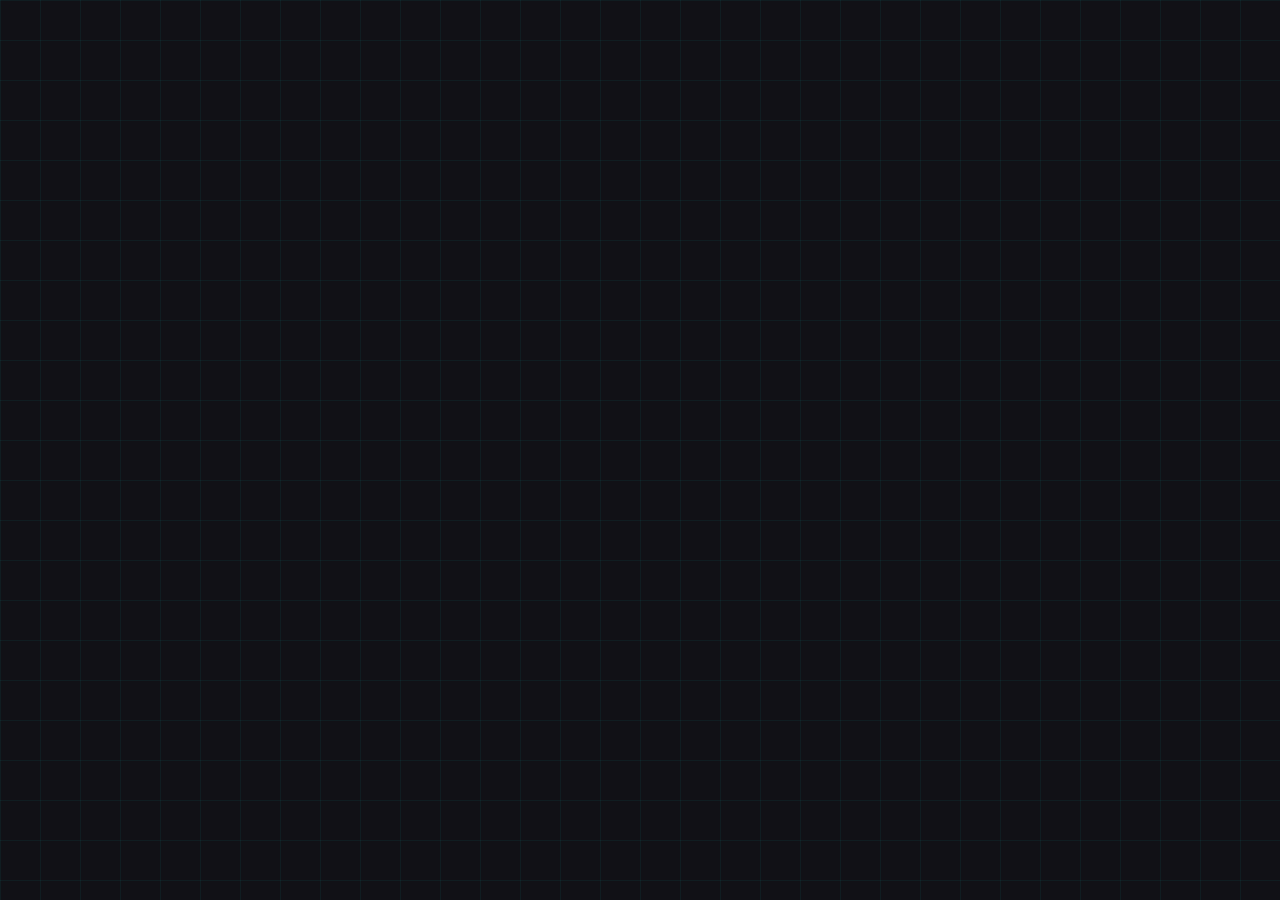
==== commit 63969c04: "Refactor index.html layout structure Removed the header and main content sections from index.html, r" ====
--- a/index.html
+++ b/index.html
@@ -4,227 +4,26 @@
     <meta charset="UTF-8">
     <meta name="viewport" content="width=device-width, initial-scale=1.0, viewport-fit=cover">
     <title>Kanso Denki - CLAM</title>
+    <!-- Master CSS loader -->
     <link rel="stylesheet" href="./style.css">
     <script src="./script.js" defer></script>
 </head>
 <body>
-    <header class="top-bar">
-        <!-- Interactive Menu -->
-        <nav class="nav-wrapper">
-            <a href="#home" class="hex-wrapper main-wrapper" style="--rgb: 0, 255, 255; --shadow-1: #ff0055; --shadow-2: #00ffff;">
-                <div class="hex">
-                    <div class="hex-content">
-                        <span class="ja-text">メニュー</span>
-                        <span class="en-text">Menu</span>
-                    </div>
-                </div>
-            </a>
+    <div class="site-layout">
+        <!-- Column 1: Navigation Sidebar / Dropdown Area -->
+        <aside class="sidebar-slot" id="slot-nav"></aside>
+
+        <!-- Column 2: Main Area (Header aligned with Content) -->
+        <div class="main-column">
+            <header class="header-slot" id="slot-header"></header>
             
-            <div class="sub-menu">
-                <a href="#products" class="hex-wrapper sub-wrapper h1" style="--rgb: 255, 0, 85; --shadow-1: #00ffff; --shadow-2: #ff0055;">
-                    <div class="hex">
-                        <div class="hex-content">
-                            <span class="ja-text">製品</span>
-                            <span class="en-text">Products</span>
-                        </div>
-                    </div>
-                </a>
-                <a href="#about" class="hex-wrapper sub-wrapper h2" style="--rgb: 255, 255, 0; --shadow-1: #ff0055; --shadow-2: #ffff00;">
-                    <div class="hex">
-                        <div class="hex-content">
-                            <span class="ja-text">概要</span>
-                            <span class="en-text">About</span>
-                        </div>
-                    </div>
-                </a>
-                <a href="#contact" class="hex-wrapper sub-wrapper h3" style="--rgb: 255, 85, 0; --shadow-1: #ffff00; --shadow-2: #ff5500;">
-                    <div class="hex">
-                        <div class="hex-content">
-                            <span class="ja-text">通信</span>
-                            <span class="en-text">Contact</span>
-                        </div>
-                    </div>
-                </a>
-            </div>
-        </nav>
-
-        <!-- Dynamic Title Container -->
-        <div class="title-wrapper">
-            <div class="main-title-group" style="--shadow-1: #ff0055; --shadow-2: #00ffff;">
-                <h1 class="ja-title">簡素電気</h1>
-                <h2 class="en-title">SIMPLE ELECTRIC</h2>
-            </div>
-
-            <div class="page-title" id="products-title" style="--shadow-1: #ff0055; --shadow-2: #00ffff;">
-                <h1 class="ja-title">製品</h1>
-                <h2 class="en-title">PRODUCTS</h2>
-            </div>
-            
-            <div class="page-title" id="about-title" style="--shadow-1: #ffff00; --shadow-2: #ff0055;">
-                <h1 class="ja-title">概要</h1>
-                <h2 class="en-title">ABOUT</h2>
-            </div>
-
-            <div class="page-title" id="contact-title" style="--shadow-1: #ff5500; --shadow-2: #ffff00;">
-                <h1 class="ja-title">通信</h1>
-                <h2 class="en-title">CONTACT</h2>
-            </div>
+            <main class="content-area">
+                <section id="home-content" class="page-content" data-component="./components/home.html"></section>
+                <section id="products-content" class="page-content" data-component="./components/products.html"></section>
+                <section id="about-content" class="page-content" data-component="./components/about.html"></section>
+                <section id="contact-content" class="page-content" data-component="./components/contact.html"></section>
+            </main>
         </div>
-    </header>
-
-    <!-- Main Content Area -->
-    <main class="content-area">
-        
-        <!-- HOME PAGE: CLAM TERMINAL -->
-        <section id="home-content" class="page-content active">
-            <div class="clam-header">
-                <h2 class="cyber-title">C.L.A.M. // MICRO-TERMINAL</h2>
-                <p class="cyber-subtitle">Credit-Card Footprint. Unrestricted Logic.</p>
-            </div>
-
-            <!-- Hexagon Image Placeholders for the Home Page -->
-            <div class="clam-gallery">
-                <div class="proj-hex-wrapper clam-hex" style="--rgb: 0, 255, 255; --shadow-1: #ff0055; --shadow-2: #00ffff;">
-                    <div class="proj-hex"><div class="hex-img-text">IMG_01</div></div>
-                </div>
-                <div class="proj-hex-wrapper clam-hex" style="--rgb: 255, 0, 85; --shadow-1: #00ffff; --shadow-2: #ff0055;">
-                    <div class="proj-hex"><div class="hex-img-text">IMG_02</div></div>
-                </div>
-                <div class="proj-hex-wrapper clam-hex" style="--rgb: 255, 255, 0; --shadow-1: #ff0055; --shadow-2: #ffff00;">
-                    <div class="proj-hex"><div class="hex-img-text">IMG_03</div></div>
-                </div>
-            </div>
-            
-            <p class="clam-desc">
-                The CLAM is an ultra-portable cyber-deck designed to bridge the gap between raw hardware engineering and software mastery. Smaller than an iPhone Max, it deploys instantly from your pocket as a dedicated writer, autonomous coding environment, and raw Linux terminal.
-            </p>
-
-            <!-- Specs Grid -->
-            <div class="clam-specs-grid">
-                <div class="spec-box" style="--box-color: 0, 255, 255;">
-                    <h3>[ CLAM.HARDWARE_SPECS ]</h3>
-                    <ul>
-                        <li><span class="hl">DISPLAY:</span> 3.5" TFT Capacitive Touch (480x320 Landscape)</li>
-                        <li><span class="hl">INPUT:</span> Custom Card KB Driver</li>
-                        <li><span class="hl">AUDIO:</span> TLV320DAC3100 / 3.5mm Jack & Int. Speaker</li>
-                        <li><span class="hl">POWER:</span> 2500mAh Li-Po + Custom Charge Board</li>
-                        <li><span class="hl">STORAGE:</span> Micro SD Slot (32GB Included)</li>
-                        <li><span class="hl">OS:</span> Debian Linux (Custom Image)</li>
-                    </ul>
-                </div>
-                <div class="spec-box" style="--box-color: 255, 0, 85;">
-                    <h3>[ RPi_ZERO_2.BASELINE ]</h3>
-                    <ul>
-                        <li><span class="hl">CPU:</span> 1GHz Quad-core 64-bit ARM Cortex-A53</li>
-                        <li><span class="hl">RAM:</span> 512MB LPDDR2 SDRAM</li>
-                        <li><span class="hl">WIFI:</span> 802.11 b/g/n Wireless LAN</li>
-                        <li><span class="hl">BLUETOOTH:</span> BT 4.2, BLE</li>
-                        <li><span class="hl">VIDEO:</span> Mini HDMI / 1080p60</li>
-                    </ul>
-                </div>
-            </div>
-
-            <!-- Interactive Comparison Tool -->
-            <div class="clam-interactive">
-                <h3 class="interactive-title">/// CORE_TELEMETRY.MATRIX</h3>
-                <p>The CLAM architecture supports interchangeable compute cores. Interrogate the performance deltas below.</p>
-                
-                <div class="comp-widget">
-                    <div class="comp-tabs">
-                        <button class="comp-tab active" data-board="pico1">PICO 1</button>
-                        <button class="comp-tab" data-board="pico2">PICO 2</button>
-                        <button class="comp-tab" data-board="zero1">ZERO 1</button>
-                        <button class="comp-tab" data-board="zero2">ZERO 2</button>
-                    </div>
-                    <div class="comp-display">
-                        <div class="stat-row">
-                            <span class="stat-label">CLOCK.SPD</span>
-                            <div class="bar-bg"><div class="bar-fill" id="bar-cpu" style="width: 13%; background: #00ffff;"></div></div>
-                            <span class="stat-val" id="val-cpu">133 MHz</span>
-                        </div>
-                        <div class="stat-row">
-                            <span class="stat-label">MEM.ALLOC</span>
-                            <div class="bar-bg"><div class="bar-fill" id="bar-ram" style="width: 2%; background: #ff0055;"></div></div>
-                            <span class="stat-val" id="val-ram">264 KB</span>
-                        </div>
-                        <div class="stat-row">
-                            <span class="stat-label">PWR.EFFIC</span>
-                            <div class="bar-bg"><div class="bar-fill" id="bar-eff" style="width: 100%; background: #ffff00;"></div></div>
-                            <span class="stat-val" id="val-eff">EXTREME</span>
-                        </div>
-                        <div class="stat-row arch-row">
-                            <span class="stat-label">SYS.ARCHI</span>
-                            <span class="stat-val-arch" id="val-arch">Cortex-M0+ (Microcontroller)</span>
-                        </div>
-                    </div>
-                </div>
-            </div>
-        </section>
-
-        <!-- PRODUCTS GRID -->
-        <section id="products-content" class="page-content">
-            <div class="projects-grid">
-                
-                <div class="proj-hex-wrapper" style="--rgb: 255, 0, 85; --shadow-1: #00ffff; --shadow-2: #ff0055;">
-                    <div class="proj-hex">
-                        <div class="shape-left"></div>
-                        <div class="shape-right"></div>
-                        <div class="proj-content">
-                            <div class="proj-mini-img" style="background-color: #ff0055;"></div>
-                            <h4>QLMS V2</h4>
-                            <p>Autonomous software engineering graph. Built as a multi-use system administrator.</p>
-                        </div>
-                    </div>
-                </div>
-
-                <div class="proj-hex-wrapper" style="--rgb: 0, 255, 255; --shadow-1: #ff0055; --shadow-2: #00ffff;">
-                    <div class="proj-hex">
-                        <div class="shape-left"></div>
-                        <div class="shape-right"></div>
-                        <div class="proj-content">
-                            <div class="proj-mini-img" style="background-color: #00ffff;"></div>
-                            <h4>Chunk Engine</h4>
-                            <p>Custom C-based game engine utilizing Raylib. Focused on optimizing rendering routines.</p>
-                        </div>
-                    </div>
-                </div>
-
-                <div class="proj-hex-wrapper" style="--rgb: 255, 255, 0; --shadow-1: #ff0055; --shadow-2: #ffff00;">
-                    <div class="proj-hex">
-                        <div class="shape-left"></div>
-                        <div class="shape-right"></div>
-                        <div class="proj-content">
-                            <div class="proj-mini-img" style="background-color: #ffff00;"></div>
-                            <h4>3D Scaling</h4>
-                            <p>Photogrammetry pipeline. Scanning physical objects to precise real-world meshes.</p>
-                        </div>
-                    </div>
-                </div>
-
-                <div class="proj-hex-wrapper" style="--rgb: 255, 85, 0; --shadow-1: #ffff00; --shadow-2: #ff5500;">
-                    <div class="proj-hex">
-                        <div class="shape-left"></div>
-                        <div class="shape-right"></div>
-                        <div class="proj-content">
-                            <div class="proj-mini-img" style="background-color: #ff5500;"></div>
-                            <h4>LLM Orchestrator</h4>
-                            <p>Dynamic local LLM orchestration system. Manages Ollama and LM Studio instances.</p>
-                        </div>
-                    </div>
-                </div>
-
-            </div>
-        </section>
-
-        <section id="about-content" class="page-content">
-            <h3 style="color: #ffff00;">System Architecture</h3>
-            <p>Kanso Denki represents the intersection of robust C game programming, autonomous software engineering graphs, and localized AI tools.</p>
-        </section>
-
-        <section id="contact-content" class="page-content">
-            <h3 style="color: #ff5500;">Establish Connection</h3>
-            <p>Secure lines are open. Transmit telemetry via standard communication protocols.</p>
-        </section>
-    </main>
+    </div>
 </body>
 </html>
--- a/style.css
+++ b/style.css
@@ -1,721 +1,10 @@
-* {
-    margin: 0;
-    padding: 0;
-    box-sizing: border-box;
-    font-family: 'Trebuchet MS', 'Lucida Sans', Arial, sans-serif;
-    -webkit-tap-highlight-color: transparent;
-}
+/* ===================================================
+   KANSO DENKI - Master Stylesheet
+   Imports modular stylesheets matching component layout
+   =================================================== */
 
-body {
-    background-color: #111116;
-    color: #ffffff;
-    min-height: 100vh;
-    min-height: 100dvh;
-    overflow-x: hidden;
-    overflow-y: auto;
-    position: relative;
-    width: 100%;
-}
-
-/* iOS & Android fixed background stutter/zoom fix */
-body::before {
-    content: "";
-    position: fixed;
-    inset: 0;
-    z-index: -1;
-    background-image: 
-        linear-gradient(rgba(0, 255, 255, 0.05) 1px, transparent 1px),
-        linear-gradient(90deg, rgba(0, 255, 255, 0.05) 1px, transparent 1px);
-    background-size: 40px 40px;
-    pointer-events: none;
-}
-
-/* --- Top Bar & Layout --- */
-.top-bar { 
-    display: flex; 
-    align-items: center; 
-    padding: 40px 4vw; 
-    gap: 20px; 
-    position: relative; 
-    z-index: 10; 
-    width: 100%;
-}
-
-.title-wrapper {
-    position: relative;
-    display: flex;
-    align-items: center;
-    -webkit-mask-image: linear-gradient(rgba(0,0,0,1) 50%, rgba(0,0,0,0.6) 50%);
-    -webkit-mask-size: 100% 4px;
-    mask-image: linear-gradient(rgba(0,0,0,1) 50%, rgba(0,0,0,0.6) 50%);
-    mask-size: 100% 4px;
-    animation: screenFlicker 0.15s infinite;
-}
-
-.main-title-group {
-    display: flex;
-    flex-direction: column;
-    justify-content: center;
-    z-index: 5;
-    background-color: #111116;
-    padding-right: 15px;
-}
-
-.ja-title {
-    font-size: clamp(2.4rem, 6vw, 4.5rem);
-    font-style: italic;
-    font-weight: 900;
-    color: #ffffff;
-    text-shadow: 4px 4px 0px var(--shadow-1), -4px -4px 0px var(--shadow-2);
-    letter-spacing: 5px;
-    line-height: 1;
-    margin: 0;
-    animation: titleGlitch 20s infinite; 
-}
-
-.en-title {
-    font-size: clamp(0.75rem, 1.8vw, 1rem);
-    font-style: italic;
-    font-weight: 900;
-    color: #ffffff;
-    text-shadow: 2px 2px 0px var(--shadow-1), -2px -2px 0px var(--shadow-2);
-    letter-spacing: clamp(6px, 1.2vw, 12px);
-    margin: 8px 0 0 5px;
-    animation: subTitleGlitch 20s infinite 0.1s; 
-}
-
-.page-title {
-    position: absolute;
-    display: flex;
-    flex-direction: column;
-    justify-content: center;
-    top: 50%;
-    left: 0;
-    transform: translateY(-50%) translateX(20px);
-    opacity: 0;
-    z-index: 1; 
-    transition: all 0.7s cubic-bezier(0.2, 1, 0.3, 1);
-    pointer-events: none;
-}
-
-.page-title.active {
-    opacity: 1;
-    left: 100%;
-    transform: translateY(-50%) translateX(0px);
-}
-
-/* --- Animations --- */
-@keyframes titleGlitch {
-    0%, 82% { opacity: 1; transform: skew(0deg); filter: blur(0px); text-shadow: 4px 4px 0px var(--shadow-1), -4px -4px 0px var(--shadow-2); }
-    83% { transform: translate(-2px, 1px); text-shadow: 8px -2px 0px var(--shadow-1), -8px 4px 0px var(--shadow-2); }
-    83.5% { transform: translate(2px, -1px); text-shadow: -4px 6px 0px var(--shadow-1), 6px -2px 0px var(--shadow-2); }
-    84% { transform: translate(0, 0); text-shadow: 4px 4px 0px var(--shadow-1), -4px -4px 0px var(--shadow-2); }
-    87% { transform: skew(15deg); filter: blur(1px); text-shadow: -10px 5px 0px var(--shadow-1), 10px -5px 0px var(--shadow-2); }
-    87.5% { opacity: 0.8; transform: skew(-10deg); filter: blur(2px); text-shadow: 12px -4px 0px var(--shadow-1), -12px 6px 0px var(--shadow-2); }
-    88% { opacity: 1; transform: skew(0deg); filter: blur(0px); text-shadow: 4px 4px 0px var(--shadow-1), -4px -4px 0px var(--shadow-2); }
-    92% { transform: translate(-8px, 0); text-shadow: 15px 0px 0px var(--shadow-1), -15px 0px 0px var(--shadow-2); }
-    92.5% { transform: translate(8px, 0); text-shadow: -15px 0px 0px var(--shadow-1), 15px 0px 0px var(--shadow-2); }
-    93% { transform: translate(0, 0); text-shadow: 4px 4px 0px var(--shadow-1), -4px -4px 0px var(--shadow-2); }
-    97% { transform: translate(0, 5px); text-shadow: 2px -4px 0px var(--shadow-1), -2px 4px 0px var(--shadow-2); }
-    97.5% { transform: translate(0, -3px); text-shadow: 6px 8px 0px var(--shadow-1), -6px -8px 0px var(--shadow-2); }
-    98%, 100% { opacity: 1; transform: translate(0, 0); text-shadow: 4px 4px 0px var(--shadow-1), -4px -4px 0px var(--shadow-2); }
-}
-
-@keyframes subTitleGlitch {
-    0%, 82% { opacity: 1; transform: skew(0deg); filter: blur(0px); text-shadow: 2px 2px 0px var(--shadow-1), -2px -2px 0px var(--shadow-2); }
-    83% { transform: translate(-1px, 1px); text-shadow: 4px -1px 0px var(--shadow-1), -4px 2px 0px var(--shadow-2); }
-    83.5% { transform: translate(1px, -1px); text-shadow: -2px 3px 0px var(--shadow-1), 3px -1px 0px var(--shadow-2); }
-    84% { transform: translate(0, 0); text-shadow: 2px 2px 0px var(--shadow-1), -2px -2px 0px var(--shadow-2); }
-    87% { transform: skew(10deg); filter: blur(1px); text-shadow: -5px 2px 0px var(--shadow-1), 5px -2px 0px var(--shadow-2); }
-    87.5% { opacity: 0.8; transform: skew(-5deg); filter: blur(1.5px); text-shadow: 6px -2px 0px var(--shadow-1), -6px 3px 0px var(--shadow-2); }
-    88% { opacity: 1; transform: skew(0deg); filter: blur(0px); text-shadow: 2px 2px 0px var(--shadow-1), -2px -2px 0px var(--shadow-2); }
-    92% { transform: translate(-4px, 0); text-shadow: 8px 0px 0px var(--shadow-1), -8px 0px 0px var(--shadow-2); }
-    92.5% { transform: translate(4px, 0); text-shadow: -8px 0px 0px var(--shadow-1), 8px 0px 0px var(--shadow-2); }
-    93% { transform: translate(0, 0); text-shadow: 2px 2px 0px var(--shadow-1), -2px -2px 0px var(--shadow-2); }
-    97% { transform: translate(0, 3px); text-shadow: 1px -2px 0px var(--shadow-1), -1px 2px 0px var(--shadow-2); }
-    97.5% { transform: translate(0, -2px); text-shadow: 3px 4px 0px var(--shadow-1), -3px -4px 0px var(--shadow-2); }
-    98%, 100% { opacity: 1; transform: translate(0, 0); text-shadow: 2px 2px 0px var(--shadow-1), -2px -2px 0px var(--shadow-2); }
-}
-
-@keyframes menuTextGlitch {
-    0%, 82% { opacity: 1; transform: skew(0deg); filter: blur(0px); text-shadow: 1.5px 1.5px 0px var(--shadow-1), -1.5px -1.5px 0px var(--shadow-2); }
-    83% { transform: translate(-1px, 0.5px); text-shadow: 3px -1px 0px var(--shadow-1), -3px 1.5px 0px var(--shadow-2); }
-    84% { transform: translate(0, 0); text-shadow: 1.5px 1.5px 0px var(--shadow-1), -1.5px -1.5px 0px var(--shadow-2); }
-    87% { transform: skew(8deg); filter: blur(0.5px); text-shadow: -4px 2px 0px var(--shadow-1), 4px -2px 0px var(--shadow-2); }
-    88% { opacity: 1; transform: skew(0deg); filter: blur(0px); text-shadow: 1.5px 1.5px 0px var(--shadow-1), -1.5px -1.5px 0px var(--shadow-2); }
-    92% { transform: translate(-3px, 0); text-shadow: 6px 0px 0px var(--shadow-1), -6px 0px 0px var(--shadow-2); }
-    93% { transform: translate(0, 0); text-shadow: 1.5px 1.5px 0px var(--shadow-1), -1.5px -1.5px 0px var(--shadow-2); }
-    97% { transform: translate(0, 2px); text-shadow: 1px -1.5px 0px var(--shadow-1), -1px 1.5px 0px var(--shadow-2); }
-    98%, 100% { opacity: 1; transform: translate(0, 0); text-shadow: 1.5px 1.5px 0px var(--shadow-1), -1.5px -1.5px 0px var(--shadow-2); }
-}
-
-@keyframes menuSubTextGlitch {
-    0%, 82% { opacity: 1; transform: skew(0deg); filter: blur(0px); text-shadow: 1px 1px 0px var(--shadow-1), -1px -1px 0px var(--shadow-2); }
-    83% { transform: translate(-0.5px, 0.5px); text-shadow: 2px -0.5px 0px var(--shadow-1), -2px 1px 0px var(--shadow-2); }
-    83.5% { transform: translate(0.5px, -0.5px); text-shadow: -1px 1.5px 0px var(--shadow-1), 1.5px -0.5px 0px var(--shadow-2); }
-    84% { transform: translate(0, 0); text-shadow: 1px 1px 0px var(--shadow-1), -1px -1px 0px var(--shadow-2); }
-    87% { transform: skew(5deg); filter: blur(0.5px); text-shadow: -2px 1px 0px var(--shadow-1), 2px -1px 0px var(--shadow-2); }
-    87.5% { opacity: 0.8; transform: skew(-3deg); filter: blur(1px); text-shadow: 3px -1px 0px var(--shadow-1), -3px 1.5px 0px var(--shadow-2); }
-    88% { opacity: 1; transform: skew(0deg); filter: blur(0px); text-shadow: 1px 1px 0px var(--shadow-1), -1px -1px 0px var(--shadow-2); }
-    92% { transform: translate(-2px, 0); text-shadow: 4px 0px 0px var(--shadow-1), -4px 0px 0px var(--shadow-2); }
-    92.5% { transform: translate(2px, 0); text-shadow: -4px 0px 0px var(--shadow-1), 4px 0px 0px var(--shadow-2); }
-    93% { transform: translate(0, 0); text-shadow: 1px 1px 0px var(--shadow-1), -1px -1px 0px var(--shadow-2); }
-    97% { transform: translate(0, 1.5px); text-shadow: 0.5px -1px 0px var(--shadow-1), -0.5px 1px 0px var(--shadow-2); }
-    97.5% { transform: translate(0, -1px); text-shadow: 1.5px 2px 0px var(--shadow-1), -1.5px -2px 0px var(--shadow-2); }
-    98%, 100% { opacity: 1; transform: translate(0, 0); text-shadow: 1px 1px 0px var(--shadow-1), -1px -1px 0px var(--shadow-2); }
-}
-
-@keyframes screenFlicker { 0% { opacity: 0.95; } 50% { opacity: 1; } 100% { opacity: 0.95; } }
-
-/* --- Navigation Hexagons --- */
-.nav-wrapper { 
-    position: relative; 
-    display: flex; 
-    flex-direction: column; 
-    z-index: 20; 
-}
-
-.hex-wrapper {
-    width: 130px;
-    height: 113px;
-    margin-bottom: 6px;
-    text-decoration: none;
-    transition: opacity 0.4s ease, transform 0.4s ease;
-    cursor: pointer;
-}
-
-.hex {
-    position: relative;
-    width: 100%;
-    height: 100%;
-    clip-path: polygon(25% 0%, 75% 0%, 100% 50%, 75% 100%, 25% 100%, 0% 50%);
-    display: flex;
-    justify-content: center;
-    align-items: center;
-    transition: transform 0.15s ease;
-}
-
-.hex::after {
-    content: " ";
-    position: absolute;
-    inset: 0;
-    pointer-events: none;
-    animation: screenFlicker 0.15s infinite; 
-    background: linear-gradient(rgba(18, 16, 16, 0) 50%, rgba(0, 0, 0, 0.4) 50%);
-    background-size: 100% 4px;
-}
-
-.hex-content {
-    display: flex;
-    flex-direction: column;
-    align-items: center;
-    justify-content: center;
-    pointer-events: none;
-    z-index: 2;
-}
-
-.ja-text {
-    color: #ffffff;
-    font-size: 1.4rem;
-    font-weight: 900;
-    letter-spacing: 2px;
-    line-height: 1.1;
-    animation: menuTextGlitch 20s infinite;
-}
-
-.en-text {
-    color: rgba(255, 255, 255, 0.95);
-    font-size: 0.65rem;
-    font-weight: 800;
-    letter-spacing: 2px;
-    text-transform: uppercase;
-    margin-top: 2px;
-    animation: menuSubTextGlitch 20s infinite 0.1s;
-}
-
-.sub-menu {
-    position: absolute;
-    top: 119px;
-    display: flex;
-    flex-direction: column;
-}
-
-.sub-wrapper {
-    opacity: 0;
-    transform: translateY(-20px);
-    pointer-events: none;
-}
-
-.h1 { transition-delay: 0.2s; } 
-.h2 { transition-delay: 0.1s; } 
-.h3 { transition-delay: 0s; }
-
-.nav-wrapper:hover .sub-wrapper,
-.nav-wrapper.menu-open .sub-wrapper {
-    opacity: 1;
-    transform: translateY(0);
-    pointer-events: auto;
-}
-
-.nav-wrapper:hover .h1, .nav-wrapper.menu-open .h1 { transition-delay: 0.1s; }
-.nav-wrapper:hover .h2, .nav-wrapper.menu-open .h2 { transition-delay: 0.2s; }
-.nav-wrapper:hover .h3, .nav-wrapper.menu-open .h3 { transition-delay: 0.3s; }
-
-/* --- Page Content Areas --- */
-.content-area { 
-    position: relative; 
-    padding: 0 4vw 100px 4vw; 
-    width: 100%;
-}
-
-.page-content {
-    position: absolute; 
-    top: 0;
-    left: 4vw;
-    right: 4vw;
-    width: auto;
-    opacity: 0;
-    transform: translateY(20px);
-    transition: all 0.5s ease;
-    pointer-events: none;
-    color: rgba(255, 255, 255, 0.8);
-    font-size: 1.2rem;
-    line-height: 1.6;
-}
-
-.page-content.active {
-    opacity: 1;
-    transform: translateY(0);
-    pointer-events: auto;
-    position: relative;
-    left: auto;
-    right: auto;
-    width: 100%;
-}
-
-/* =========================================
-   C.L.A.M. CYBERPUNK LAUNCH PAGE 
-   ========================================= */
-
-.clam-header { 
-    margin-bottom: 40px; 
-    border-left: 5px solid #00ffff; 
-    padding: 10px 0 10px 20px; 
-    background: linear-gradient(90deg, rgba(0,255,255,0.1) 0%, transparent 100%);
-}
-
-.cyber-title { 
-    font-size: clamp(1.8rem, 4vw, 3rem); 
-    font-style: italic; 
-    color: #ffffff; 
-    text-shadow: 2px 2px 0px #ff0055, -2px -2px 0px #00ffff; 
-    letter-spacing: 4px; 
-}
-
-.cyber-subtitle { 
-    font-family: 'Courier New', Courier, monospace;
-    font-size: clamp(0.85rem, 1.5vw, 1.1rem); 
-    color: rgba(255,255,255,0.7); 
-    letter-spacing: 4px; 
-    text-transform: uppercase; 
-    margin-top: 8px; 
-}
-
-.clam-gallery { 
-    float: right; 
-    width: 320px; 
-    height: 325px; 
-    position: relative; 
-    margin: 0 0 30px 40px; 
-    shape-outside: polygon(0 0, 45% 0, 100% 25%, 100% 75%, 45% 100%, 0 100%);
-}
-
-.clam-hex { 
-    width: 180px; 
-    height: 156px; 
-    position: absolute !important; 
-    margin: 0 !important; 
-}
-
-.clam-hex:nth-child(1) { top: 0; left: 0; }
-.clam-hex:nth-child(2) { top: 82px; left: 140px; }
-.clam-hex:nth-child(3) { top: 164px; left: 0; }
-
-.hex-img-text { 
-    display: flex;
-    align-items: center;
-    justify-content: center;
-    height: 100%; 
-    font-family: 'Courier New', Courier, monospace;
-    font-size: 1.2rem;
-    color: rgba(255,255,255,0.5); 
-}
-
-.clam-desc { 
-    font-size: 1.25rem; 
-    line-height: 1.9; 
-    margin-bottom: 60px; 
-    color: rgba(255, 255, 255, 0.9); 
-    text-align: justify;
-}
-
-/* SCI-FI SPECS GRID */
-.clam-specs-grid { 
-    display: grid; 
-    grid-template-columns: repeat(auto-fit, minmax(320px, 1fr)); 
-    gap: 30px; 
-    margin-bottom: 80px; 
-    clear: both; 
-    width: 100%;
-}
-
-.spec-box { 
-    background: linear-gradient(135deg, rgba(var(--box-color), 0.1) 0%, rgba(0,0,0,0.5) 100%);
-    border: 1px solid rgba(var(--box-color), 0.4); 
-    padding: 30px; 
-    position: relative;
-    clip-path: polygon(0 0, calc(100% - 20px) 0, 100% 20px, 100% 100%, 20px 100%, 0 calc(100% - 20px));
-    box-shadow: inset 0 0 20px rgba(var(--box-color), 0.1);
-}
-
-.spec-box h3 { 
-    color: rgb(var(--box-color)); 
-    margin-bottom: 25px; 
-    letter-spacing: 4px; 
-    font-size: 1.3rem; 
-    font-family: 'Courier New', Courier, monospace;
-    border-bottom: 1px solid rgba(var(--box-color), 0.3);
-    padding-bottom: 10px;
-}
-
-.spec-box ul {
-    list-style: none;
-    font-family: 'Courier New', Courier, monospace;
-}
-
-.spec-box li { 
-    margin-bottom: 15px; 
-    font-size: 1.05rem; 
-    border-bottom: 1px dotted rgba(255,255,255,0.15); 
-    padding-bottom: 8px; 
-    display: flex;
-    flex-wrap: wrap;
-    gap: 8px;
-}
-
-.spec-box .hl { 
-    color: rgb(var(--box-color)); 
-    font-weight: bold; 
-    width: 110px; 
-    flex-shrink: 0;
-}
-
-/* INTERACTIVE TELEMETRY DASHBOARD */
-.clam-interactive {
-    margin-bottom: 80px;
-    width: 100%;
-}
-
-.interactive-title { 
-    color: #ffff00; 
-    margin-bottom: 15px; 
-    letter-spacing: 3px; 
-    font-family: 'Courier New', Courier, monospace;
-    font-size: clamp(1.2rem, 3vw, 1.5rem);
-}
-
-.clam-interactive > p {
-    font-size: 1.1rem;
-    color: rgba(255,255,255,0.7);
-    margin-bottom: 30px;
-}
-
-.comp-widget { 
-    border: 1px solid #333; 
-    background: rgba(0,0,0,0.6); 
-    padding: 30px; 
-    box-shadow: 0 0 30px rgba(0,0,0,0.8);
-    width: 100%;
-}
-
-.comp-tabs { 
-    display: flex; 
-    flex-wrap: wrap;
-    gap: 12px; 
-    border-bottom: 2px solid #222; 
-    padding-bottom: 20px; 
-    margin-bottom: 30px; 
-}
-
-.comp-tab { 
-    background: #111; 
-    border: 1px solid #444; 
-    color: #888; 
-    padding: 12px 25px; 
-    font-family: 'Courier New', Courier, monospace; 
-    font-weight: bold;
-    font-size: 1rem; 
-    cursor: pointer; 
-    transition: all 0.2s ease; 
-    clip-path: polygon(10px 0, 100% 0, 100% calc(100% - 10px), calc(100% - 10px) 100%, 0 100%, 0 10px);
-}
-
-.comp-tab:hover {
-    background: #222;
-    color: #fff;
-}
-
-.comp-tab.active { 
-    background: rgba(0,255,255,0.15); 
-    border-color: #00ffff; 
-    color: #00ffff; 
-    box-shadow: inset 0 0 10px rgba(0,255,255,0.3); 
-}
-
-.stat-row {
-    display: flex;
-    align-items: center;
-    margin-bottom: 20px;
-    font-family: 'Courier New', Courier, monospace;
-}
-
-.stat-label {
-    width: 130px;
-    font-weight: bold;
-    color: rgba(255,255,255,0.5);
-    letter-spacing: 1px;
-    flex-shrink: 0;
-}
-
-.bar-bg { 
-    flex-grow: 1; 
-    height: 14px; 
-    background: #0a0a0a; 
-    margin: 0 25px; 
-    border: 1px solid #222; 
-    position: relative; 
-    border-radius: 2px;
-    overflow: hidden;
-}
-
-.bar-fill { 
-    height: 100%; 
-    transition: width 0.8s cubic-bezier(0.2, 1, 0.3, 1); 
-    box-shadow: 0 0 15px currentColor; 
-}
-
-.stat-val {
-    width: 140px;
-    text-align: right;
-    color: #fff;
-    font-weight: bold;
-    font-size: 1.1rem;
-    flex-shrink: 0;
-}
-
-.arch-row {
-    margin-top: 35px;
-    padding-top: 25px;
-    border-top: 1px dashed #333;
-    flex-wrap: wrap;
-    gap: 10px;
-}
-
-.stat-val-arch {
-    color: #00ffff;
-    letter-spacing: 2px;
-    font-weight: bold;
-    font-size: 1.2rem;
-}
-
-/* --- Products Grid (Interlocking Honeycomb & Responsive Fallback) --- */
-.projects-grid {
-    display: flex;
-    flex-wrap: wrap; 
-    justify-content: center;
-    align-items: flex-start;
-    padding: 20px 0 160px 0; 
-    width: 100%;
-}
-
-.proj-hex-wrapper {
-    width: 320px;
-    height: 277px; 
-    margin-left: -80px; 
-    transition: opacity 0.4s ease, transform 0.4s ease;
-    cursor: pointer;
-}
-
-.proj-hex-wrapper:first-child {
-    margin-left: 0;
-}
-
-.proj-hex-wrapper:nth-child(even) {
-    margin-top: 138px;
-}
-
-.proj-hex {
-    position: relative;
-    width: 100%;
-    height: 100%;
-    clip-path: polygon(25% 0%, 75% 0%, 100% 50%, 75% 100%, 25% 100%, 0% 50%);
-    transition: transform 0.15s ease;
-    padding: 10px; 
-}
-
-.proj-hex::after {
-    content: " ";
-    position: absolute;
-    inset: 0;
-    pointer-events: none;
-    animation: screenFlicker 0.15s infinite; 
-    background: linear-gradient(rgba(18, 16, 16, 0) 50%, rgba(0, 0, 0, 0.4) 50%);
-    background-size: 100% 4px;
-    z-index: 0;
-}
-
-.shape-left { float: left; width: 25%; height: 100%; shape-outside: polygon(0 0, 100% 50%, 0 100%); }
-.shape-right { float: right; width: 25%; height: 100%; shape-outside: polygon(100% 0, 0 50%, 100% 100%); }
-
-.proj-content {
-    position: relative;
-    z-index: 2;
-    text-align: center;
-    height: 100%;
-    display: flex;
-    flex-direction: column;
-    justify-content: center;
-    align-items: center;
-}
-
-.proj-mini-img {
-    width: 60px;
-    height: 52px;
-    clip-path: polygon(25% 0%, 75% 0%, 100% 50%, 75% 100%, 25% 100%, 0% 50%);
-    margin-bottom: 10px;
-    box-shadow: inset 0 0 10px rgba(0,0,0,0.5);
-}
-
-.proj-content h4 {
-    color: #ffffff;
-    font-family: 'Trebuchet MS', sans-serif;
-    font-size: 1.3rem;
-    text-transform: uppercase;
-    letter-spacing: 2px;
-    margin-bottom: 8px;
-    text-shadow: 0 0 5px rgba(var(--rgb), 1);
-}
-
-.proj-content p {
-    font-family: 'Courier New', Courier, monospace;
-    font-size: 0.85rem;
-    color: rgba(255, 255, 255, 0.9);
-    line-height: 1.3;
-}
-
-/* =========================================
-   HEXAGON GLOW & GPU PERFORMANCE
-   ========================================= */
-
-.hex-wrapper, .proj-hex-wrapper, .hex, .proj-hex {
-    will-change: transform, filter;
-    -webkit-backface-visibility: hidden;
-    backface-visibility: hidden;
-}
-
-.hex:hover, .proj-hex:hover {
-    transform: none !important;
-}
-
-.hex-wrapper:hover, .proj-hex-wrapper:hover {
-    transform: scale(1.05);
-    z-index: 50;
-}
-
-.projects-grid .proj-hex-wrapper { pointer-events: none; }
-.projects-grid .proj-hex { pointer-events: auto; }
-
-.hex, .proj-hex {
-    background-color: rgba(var(--rgb), calc(0.05 + 0.1 * var(--glow, 0))) !important;
-}
-
-.hex-content {
-    transform: translateZ(0);
-}
-
-.hex-wrapper, .proj-hex-wrapper {
-    filter: 
-        drop-shadow(2px 2px 0px var(--shadow-1)) 
-        drop-shadow(-2px -2px 0px var(--shadow-2)) 
-        drop-shadow(0px 0px calc(2px + 15px * var(--glow, 0)) rgba(var(--rgb), calc(0.1 + 0.8 * var(--glow, 0)))) !important;
-}
-
-/* =========================================
-   RESPONSIVE DESIGN (iOS & Android)
-   ========================================= */
-
-@media (max-width: 900px) {
-    .top-bar {
-        padding: 25px 4vw;
-        flex-direction: column;
-        align-items: flex-start;
-        gap: 25px;
-    }
-
-    .title-wrapper {
-        width: 100%;
-        overflow-x: hidden;
-    }
-
-    .sub-menu {
-        position: relative;
-        top: 0;
-        margin-top: 10px;
-    }
-
-    .clam-gallery {
-        float: none;
-        margin: 0 auto 40px auto;
-        shape-outside: none;
-    }
-
-    .clam-specs-grid {
-        grid-template-columns: 1fr;
-    }
-
-    .stat-row:not(.arch-row) {
-        flex-wrap: wrap;
-        gap: 8px;
-    }
-
-    .bar-bg {
-        order: 3;
-        width: 100%;
-        margin: 5px 0 0 0;
-    }
-
-    .stat-val {
-        text-align: right;
-        margin-left: auto;
-    }
-
-    /* Honeycomb stack cleanly on phone viewports */
-    .projects-grid {
-        flex-direction: column;
-        align-items: center;
-        padding-top: 20px;
-    }
-
-    .proj-hex-wrapper {
-        margin-left: 0 !important;
-        margin-top: -35px !important;
-    }
-
-    .proj-hex-wrapper:first-child {
-        margin-top: 0 !important;
-    }
-
-    .proj-hex-wrapper:nth-child(even) {
-        margin-top: -35px !important;
-    }
-}
+@import "./styles/base.css";
+@import "./styles/header.css";
+@import "./styles/nav.css";
+@import "./styles/clam.css";
+@import "./styles/products.css";
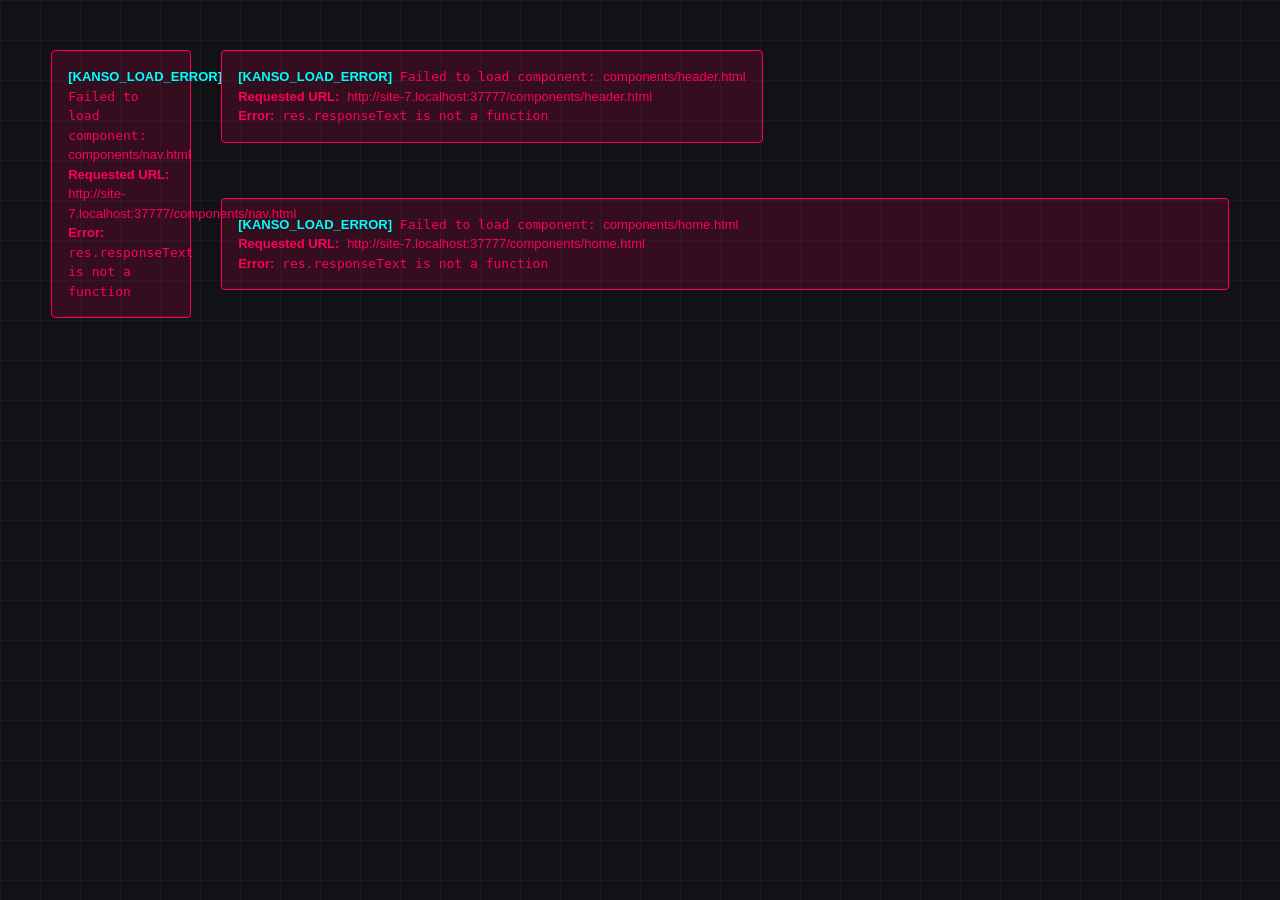
==== commit c26b37bd: "Fix component paths in index.html" ====
--- a/index.html
+++ b/index.html
@@ -4,24 +4,23 @@
     <meta charset="UTF-8">
     <meta name="viewport" content="width=device-width, initial-scale=1.0, viewport-fit=cover">
     <title>Kanso Denki - CLAM</title>
-    <!-- Master CSS loader -->
     <link rel="stylesheet" href="./style.css">
     <script src="./script.js" defer></script>
 </head>
 <body>
     <div class="site-layout">
-        <!-- Column 1: Navigation Sidebar / Dropdown Area -->
+        <!-- Navigation dropdown corridor -->
         <aside class="sidebar-slot" id="slot-nav"></aside>
 
-        <!-- Column 2: Main Area (Header aligned with Content) -->
+        <!-- Main column: Header aligned with Content -->
         <div class="main-column">
             <header class="header-slot" id="slot-header"></header>
             
             <main class="content-area">
-                <section id="home-content" class="page-content" data-component="./components/home.html"></section>
-                <section id="products-content" class="page-content" data-component="./components/products.html"></section>
-                <section id="about-content" class="page-content" data-component="./components/about.html"></section>
-                <section id="contact-content" class="page-content" data-component="./components/contact.html"></section>
+                <section id="home-content" class="page-content" data-component="components/home.html"></section>
+                <section id="products-content" class="page-content" data-component="components/products.html"></section>
+                <section id="about-content" class="page-content" data-component="components/about.html"></section>
+                <section id="contact-content" class="page-content" data-component="components/contact.html"></section>
             </main>
         </div>
     </div>
